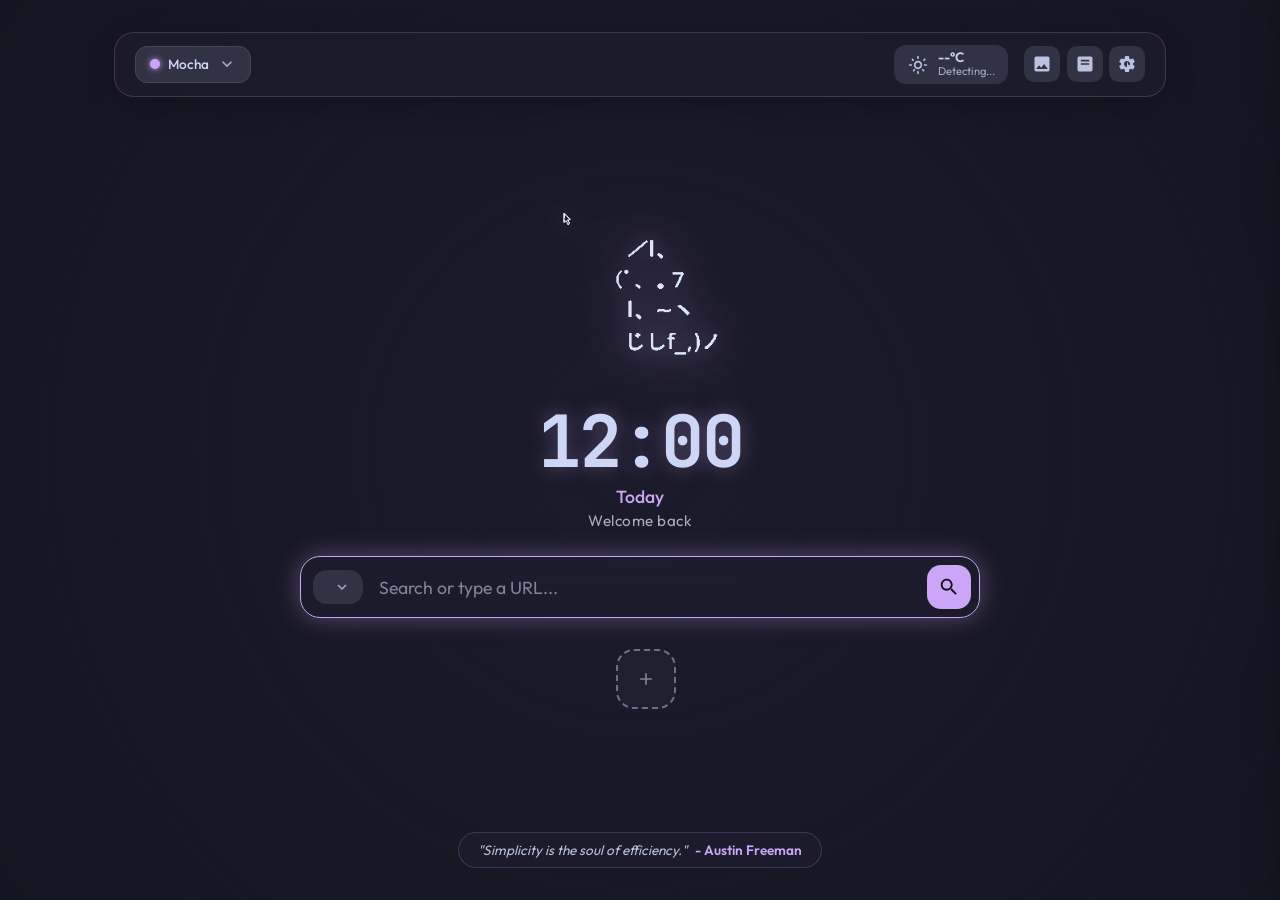
==== index.html @ c7307329 "Release v2.1.0: Added City/Country Timezone clock selector in Settings, automatic Amman Jordan weath" ====
<!DOCTYPE html>
<html lang="en" data-theme="mocha" data-mode="ascii">
<head>
    <meta charset="UTF-8">
    <meta name="viewport" content="width=device-width, initial-scale=1.0">
    <title>New Tab | Catppuccin</title>
    <!-- Google Fonts -->
    <link rel="preconnect" href="https://fonts.googleapis.com">
    <link rel="preconnect" href="https://fonts.gstatic.com" crossorigin>
    <link href="https://fonts.googleapis.com/css2?family=JetBrains+Mono:wght@400;500;700&family=Outfit:wght@300;400;500;600;700&display=swap" rel="stylesheet">
    <link rel="stylesheet" href="style.css">
</head>
<body>
    <!-- Animated Video / YouTube / Wallpaper / Canvas & Overlay -->
    <iframe id="bgYoutube" class="bg-youtube hidden" frameborder="0" allow="autoplay; encrypted-media"></iframe>
    <video id="bgVideo" class="bg-video hidden" autoplay loop muted playsinline></video>
    <div class="bg-wallpaper" id="bgWallpaper"></div>
    <canvas id="bgCanvas"></canvas>
    <div class="bg-overlay"></div>

    <div class="app-container">
        <!-- Top Bar Header -->
        <header class="top-header">
            <div class="header-left">
                <!-- Theme Palette Dropdown Switcher (9 Themes) -->
                <div class="theme-selector-dropdown">
                    <button class="theme-dropdown-btn" id="themeDropdownBtn" title="Change Theme Palette">
                        <span class="theme-active-dot" id="themeActiveDot"></span>
                        <span class="theme-active-label" id="themeActiveLabel">Mocha</span>
                        <svg class="svg-icon arrow-icon" viewBox="0 0 24 24"><path fill="currentColor" d="M7.41 8.59L12 13.17l4.59-4.58L18 10l-6 6-6-6 1.41-1.41z"/></svg>
                    </button>
                    <div class="theme-menu" id="themeMenu">
                        <div class="theme-menu-group-title">Catppuccin Palettes</div>
                        <div class="theme-option active" data-flavor="mocha"><span class="dot mocha-dot"></span> Mocha (Dark)</div>
                        <div class="theme-option" data-flavor="macchiato"><span class="dot macchiato-dot"></span> Macchiato</div>
                        <div class="theme-option" data-flavor="frappe"><span class="dot frappe-dot"></span> Frappé</div>
                        <div class="theme-option" data-flavor="latte"><span class="dot latte-dot"></span> Latte (Light)</div>
                        
                        <div class="theme-menu-group-title">Custom Aesthetic Themes</div>
                        <div class="theme-option" data-flavor="forest-green"><span class="dot forest-dot"></span> Forest Green</div>
                        <div class="theme-option" data-flavor="cozy-orange"><span class="dot orange-dot"></span> Cozy Orange</div>
                        <div class="theme-option" data-flavor="samurai-red"><span class="dot samurai-dot"></span> Samurai Red</div>
                        <div class="theme-option" data-flavor="sky-blue"><span class="dot sky-dot"></span> Sky Blue</div>
                        <div class="theme-option" data-flavor="dark-blue"><span class="dot darkblue-dot"></span> Dark Blue</div>
                    </div>
                </div>
            </div>
            <div class="header-right">
                <!-- Weather Widget & Detailed Popup Card -->
                <div class="weather-widget-container">
                    <div class="weather-widget" id="weatherWidget" title="Click for detailed forecast">
                        <span class="weather-icon-box" id="weatherIcon">
                            <svg class="svg-icon" viewBox="0 0 24 24"><path fill="currentColor" d="M12 7c-2.76 0-5 2.24-5 5s2.24 5 5 5 5-2.24 5-5-2.24-5-5-5zm0 8c-1.65 0-3-1.35-3-3s1.35-3 3-3 3 1.35 3 3-1.35 3-3 3zM2 13h2c.55 0 1-.45 1-1s-.45-1-1-1H2c-.55 0-1 .45-1 1s.45 1 1 1zm18 0h2c.55 0 1-.45 1-1s-.45-1-1-1h-2c-.55 0-1 .45-1 1s.45 1 1 1zM11 2v2c0 .55.45 1 1 1s1-.45 1-1V2c0-.55-.45-1-1-1s-1 .45-1 1zm0 18v2c0 .55.45 1 1 1s1-.45 1-1v-2c0-.55-.45-1-1-1s-1 .45-1 1zM5.99 4.58c-.39-.39-1.03-.39-1.41 0s-.39 1.03 0 1.41l1.06 1.06c.39.39 1.03.39 1.41 0s.39-1.03 0-1.41L5.99 4.58zm12.37 12.37c-.39-.39-1.03-.39-1.41 0s-.39 1.03 0 1.41l1.06 1.06c.39.39 1.03.39 1.41 0s.39-1.03 0-1.41l-1.06-1.06zm1.06-12.37l-1.06 1.06c-.39.39-.39 1.03 0 1.41s1.03.39 1.41 0l1.06-1.06c.39-.39.39-1.03 0-1.41s-1.02-.39-1.41 0zm-12.37 12.37l-1.06 1.06c-.39.39-.39 1.03 0 1.41s1.03.39 1.41 0l1.06-1.06c.39-.39.39-1.03 0-1.41s-1.03-.39-1.41 0z"/></svg>
                        </span>
                        <div class="weather-info">
                            <span class="weather-temp" id="weatherTemp">--°C</span>
                            <span class="weather-city" id="weatherCity">Detecting...</span>
                        </div>
                    </div>

                    <!-- Detailed Weather Popup Card -->
                    <div class="weather-popup-card" id="weatherPopupCard">
                        <div class="weather-popup-header">
                            <h4 id="weatherPopupCity">Catppuccin City</h4>
                            <span class="weather-condition-tag" id="weatherCondition">Clear Sky</span>
                        </div>
                        <div class="weather-popup-details">
                            <div class="weather-detail-item">
                                <span class="detail-label">Humidity</span>
                                <span class="detail-val" id="weatherHumidity">--%</span>
                            </div>
                            <div class="weather-detail-item">
                                <span class="detail-label">Wind Speed</span>
                                <span class="detail-val" id="weatherWind">-- km/h</span>
                            </div>
                            <div class="weather-detail-item">
                                <span class="detail-label">Precipitation</span>
                                <span class="detail-val" id="weatherRain">-- mm</span>
                            </div>
                        </div>
                    </div>
                </div>

                <!-- Header Tools Controls -->
                <div class="header-tools">
                    <button class="tool-btn" id="toggleWallpaperBtn" title="Toggle Wallpaper Image">
                        <svg class="svg-icon" viewBox="0 0 24 24"><path fill="currentColor" d="M21 19V5c0-1.1-.9-2-2-2H5c-1.1 0-2 .9-2 2v14c0 1.1.9 2 2 2h14c1.1 0 2-.9 2-2zM8.5 13.5l2.5 3.01L14.5 12l4.5 6H5l3.5-4.5z"/></svg>
                    </button>
                    <button class="tool-btn" id="toggleNotesBtn" title="Quick Notes">
                        <svg class="svg-icon" viewBox="0 0 24 24"><path fill="currentColor" d="M19 3H5c-1.1 0-2 .9-2 2v14c0 1.1.9 2 2 2h14c1.1 0 2-.9 2-2V5c0-1.1-.9-2-2-2zm-2 10H7v-2h10v2zm0-4H7V7h10v2z"/></svg>
                    </button>
                    <button class="tool-btn" id="openSettingsBtn" title="Settings">
                        <svg class="svg-icon" viewBox="0 0 24 24"><path fill="currentColor" d="M19.14 12.94c.04-.3.06-.61.06-.94 0-.32-.02-.64-.07-.94l2.03-1.58c.18-.14.23-.41.12-.61l-1.92-3.32c-.12-.22-.37-.29-.59-.22l-2.39.96c-.5-.38-1.03-.7-1.62-.94l-.36-2.54c-.04-.24-.24-.41-.48-.41h-3.84c-.24 0-.43.17-.47.41l-.36 2.54c-.59.24-1.13.57-1.62.94l-2.39-.96c-.22-.08-.47 0-.59.22L2.74 8.87c-.12.21-.08.47.12.61l2.03 1.58c-.05.3-.09.63-.09.94s.02.64.07.94l-2.03 1.58c-.18.14-.23.41-.12.61l1.92 3.32c.12.22.37.29.59.22l2.39-.96c.5.38 1.03.7 1.62.94l.36 2.54c.05.24.24.41.48.41h3.84c.24 0 .44-.17.47-.41l.36-2.54c.59-.24 1.13-.56 1.62-.94l2.39.96c.22.08.47 0 .59-.22l1.92-3.32c.12-.22.07-.47-.12-.61l-2.01-1.58zM12 15.6c-1.98 0-3.6-1.62-3.6-3.6s1.62-3.6 3.6-3.6 3.6 1.62 3.6 3.6-1.62 3.6-3.6-3.6z"/></svg>
                    </button>
                </div>
            </div>
        </header>

        <!-- Main Content Center -->
        <main class="main-content">
            <!-- Zei's Exact Cat Picture -->
            <div class="ascii-cat-container" id="asciiCatContainer">
                <img id="catImage" class="cat-image" alt="Cat Companion" src="zei_cat_exact.png">
            </div>

            <!-- Bongo Cat SVG Animation -->
            <div class="bongo-container hidden" id="bongoCatContainer">
                <svg id="bongoCat" viewBox="0 0 500 320" xmlns="http://www.w3.org/2000/svg">
                    <rect x="30" y="240" width="440" height="20" rx="6" class="desk-top" />
                    <rect x="50" y="260" width="16" height="50" class="desk-leg" />
                    <rect x="434" y="260" width="16" height="50" class="desk-leg" />
                    <g class="laptop-group">
                        <polygon points="170,238 330,238 350,248 150,248" class="laptop-base" />
                        <rect x="220" y="242" width="60" height="3" rx="1" class="trackpad" />
                        <rect x="180" y="239" width="140" height="3" class="keyboard-glow" />
                        <polygon points="180,238 320,238 310,150 190,150" class="laptop-screen" />
                        <polygon points="185,235 315,235 306,155 194,155" class="laptop-display" />
                        <circle cx="250" cy="195" r="7" class="laptop-logo" />
                        <path d="M 246,195 A 4,4 0 0,1 254,195" fill="none" stroke="var(--cat-base)" stroke-width="2" />
                    </g>
                    <g class="cat-body-group">
                        <path id="catTail" d="M 120,220 Q 90,200 85,170 Q 80,140 95,150 Q 100,165 110,210 Z" class="cat-tail" />
                        <path d="M 130,240 C 120,180 140,120 250,110 C 360,120 380,180 370,240 Z" class="cat-body" />
                        <polygon points="160,135 140,75 195,115" class="cat-ear" />
                        <polygon points="163,130 148,85 188,115" class="cat-ear-inner" />
                        <polygon points="340,135 360,75 305,115" class="cat-ear" />
                        <polygon points="337,130 352,85 312,115" class="cat-ear-inner" />
                        <g id="catHeadGroup" class="cat-head">
                            <ellipse cx="190" cy="165" rx="12" ry="7" class="cat-blush" />
                            <ellipse cx="310" cy="165" rx="12" ry="7" class="cat-blush" />
                            <g id="eyesOpen">
                                <circle id="eyeLeft" cx="205" cy="150" r="10" class="cat-eye" />
                                <circle id="pupilLeft" cx="205" cy="150" r="4" class="cat-pupil" />
                                <circle cx="202" cy="147" r="2.5" class="cat-eye-shine" />
                                <circle id="eyeRight" cx="295" cy="150" r="10" class="cat-eye" />
                                <circle id="pupilRight" cx="295" cy="150" r="4" class="cat-pupil" />
                                <circle cx="292" cy="147" r="2.5" class="cat-eye-shine" />
                            </g>
                            <g id="eyesHappy" class="hidden">
                                <path d="M 195,152 Q 205,140 215,152" fill="none" stroke="var(--cat-crust)" stroke-width="4.5" stroke-linecap="round" />
                                <path d="M 285,152 Q 295,140 305,152" fill="none" stroke="var(--cat-crust)" stroke-width="4.5" stroke-linecap="round" />
                            </g>
                            <g id="eyesSleepy" class="hidden">
                                <path d="M 195,148 Q 205,158 215,148" fill="none" stroke="var(--cat-subtext0)" stroke-width="4" stroke-linecap="round" />
                                <path d="M 285,148 Q 295,158 305,148" fill="none" stroke="var(--cat-subtext0)" stroke-width="4" stroke-linecap="round" />
                                <text x="330" y="120" class="zzz-text">z Z Z</text>
                            </g>
                            <path id="catMouth" d="M 240,162 Q 250,172 250,162 Q 250,172 260,162" fill="none" stroke="var(--cat-crust)" stroke-width="3.5" stroke-linecap="round" />
                            <path id="catMouthOpen" d="M 240,160 Q 250,180 260,160 Z" class="cat-mouth-fill hidden" />
                            <line x1="165" y1="155" x2="135" y2="150" class="cat-whisker" />
                            <line x1="165" y1="163" x2="130" y2="165" class="cat-whisker" />
                            <line x1="335" y1="155" x2="365" y2="150" class="cat-whisker" />
                            <line x1="335" y1="163" x2="370" y2="165" class="cat-whisker" />
                        </g>
                        <g id="pawLeftGroup" class="paw-group paw-up">
                            <path id="pawLeftUp" d="M 155,200 C 145,185 160,170 175,180 C 185,190 175,225 155,200 Z" class="cat-paw" />
                            <path id="pawLeftDown" d="M 175,238 C 160,225 185,215 205,230 C 215,238 195,242 175,238 Z" class="cat-paw hidden" />
                        </g>
                        <g id="pawRightGroup" class="paw-group paw-up">
                            <path id="pawRightUp" d="M 345,200 C 355,185 340,170 325,180 C 315,190 325,225 345,200 Z" class="cat-paw" />
                            <path id="pawRightDown" d="M 325,238 C 340,225 315,215 295,230 C 285,238 305,242 325,238 Z" class="cat-paw hidden" />
                        </g>
                    </g>
                </svg>
            </div>

            <!-- Time & Greeting -->
            <div class="clock-section">
                <div class="time-display" id="timeDisplay">12:00</div>
                <div class="date-display" id="dateDisplay">Today</div>
                <div class="greeting-display" id="greetingDisplay">Welcome back</div>
            </div>

            <!-- Search Bar with Engine Switcher Dropdown -->
            <div class="search-container">
                <form id="searchForm" class="search-form">
                    <div class="engine-dropdown">
                        <button type="button" class="engine-current" id="engineBtn" title="Switch Search Engine">
                            <span id="engineIcon"></span>
                            <svg class="svg-icon arrow-icon" viewBox="0 0 24 24"><path fill="currentColor" d="M7.41 8.59L12 13.17l4.59-4.58L18 10l-6 6-6-6 1.41-1.41z"/></svg>
                        </button>
                        <div class="engine-menu" id="engineMenu">
                            <div class="engine-option active" data-engine="google">
                                <span class="opt-icon" data-icon="google"></span> Google
                            </div>
                            <div class="engine-option" data-engine="duckduckgo">
                                <span class="opt-icon" data-icon="duckduckgo"></span> DuckDuckGo
                            </div>
                            <div class="engine-option" data-engine="youtube">
                                <span class="opt-icon" data-icon="youtube"></span> YouTube
                            </div>
                            <div class="engine-option" data-engine="github">
                                <span class="opt-icon" data-icon="github"></span> GitHub
                            </div>
                            <div class="engine-option" data-engine="reddit">
                                <span class="opt-icon" data-icon="reddit"></span> Reddit
                            </div>
                            <div class="engine-option" data-engine="perplexity">
                                <span class="opt-icon" data-icon="perplexity"></span> Perplexity AI
                            </div>
                            <div class="engine-option" data-engine="gemini">
                                <span class="opt-icon" data-icon="gemini"></span> Gemini AI
                            </div>
                        </div>
                    </div>
                    <input type="text" id="searchInput" class="search-input" placeholder="Search or type a URL..." autocomplete="off" autofocus>
                    
                    <button type="submit" class="search-submit-btn" title="Search">
                        <svg class="svg-icon" viewBox="0 0 24 24"><path fill="currentColor" d="M15.5 14h-.79l-.28-.27C15.41 12.59 16 11.11 16 9.5 16 5.91 13.09 3 9.5 3S3 5.91 3 9.5 5.91 16 9.5 16c1.61 0 3.09-.59 4.23-1.57l.27.28v.79l5 4.99L20.49 19l-4.99-5zm-6 0C7.01 14 5 11.99 5 9.5S7.01 5 9.5 5 14 7.01 14 9.5 11.99 14 9.5 14z"/></svg>
                    </button>
                </form>
            </div>

            <!-- Quick Links / Shortcuts Grid with Drag-and-Drop -->
            <div class="shortcuts-section">
                <div class="shortcuts-grid" id="shortcutsGrid"></div>
                <button class="add-shortcut-btn" id="addShortcutBtn" title="Add New Shortcut">
                    <svg class="svg-icon" viewBox="0 0 24 24"><path fill="currentColor" d="M19 13h-6v6h-2v-6H5v-2h6V5h2v6h6v2z"/></svg>
                </button>
            </div>
        </main>

        <footer class="bottom-footer">
            <div class="quote-container" id="quoteContainer">
                <span class="quote-text" id="quoteText">"Simplicity is the soul of efficiency."</span>
                <span class="quote-author" id="quoteAuthor">- Austin Freeman</span>
            </div>
        </footer>
    </div>



    <!-- Quick Notes Sidebar Drawer -->
    <div class="notes-drawer" id="notesDrawer">
        <div class="notes-header">
            <h3><svg class="svg-icon" viewBox="0 0 24 24"><path fill="currentColor" d="M19 3H5c-1.1 0-2 .9-2 2v14c0 1.1.9 2 2 2h14c1.1 0 2-.9 2-2V5c0-1.1-.9-2-2-2zm-2 10H7v-2h10v2zm0-4H7V7h10v2z"/></svg> Scratchpad</h3>
            <button class="close-notes-btn" id="closeNotesBtn">
                <svg class="svg-icon" viewBox="0 0 24 24"><path fill="currentColor" d="M19 6.41L17.59 5 12 10.59 6.41 5 5 6.41 10.59 12 5 17.59 6.41 19 12 13.41 17.59 19 19 17.59 13.41 12z"/></svg>
            </button>
        </div>
        <textarea id="notesTextarea" placeholder="Jot down quick thoughts... Saved automatically!"></textarea>
    </div>

    <!-- Modal for Adding / Editing Shortcut -->
    <div class="modal-overlay" id="modalOverlay">
        <div class="modal-card">
            <h3 id="shortcutModalTitle">Add Shortcut</h3>
            <form id="addShortcutForm">
                <input type="hidden" id="shortcutEditId" value="">
                <div class="form-group">
                    <label for="shortcutTitle">Title</label>
                    <input type="text" id="shortcutTitle" placeholder="e.g. GitHub" required>
                </div>
                <div class="form-group">
                    <label for="shortcutUrl">URL</label>
                    <input type="url" id="shortcutUrl" placeholder="https://github.com" required>
                </div>
                <div class="form-group">
                    <label>Select Icon (Nighttab Style)</label>
                    <input type="hidden" id="shortcutIcon" value="youtube">
                    <div class="icon-picker-grid" id="iconPickerGrid"></div>
                </div>

                <div class="form-group flex-col align-center">
                    <label>Shortcut Card Preview</label>
                    <div class="shortcut-preview-card" id="shortcutPreviewCard">
                        <div class="preview-icon-box" id="previewIconBox"></div>
                        <span class="preview-title" id="previewTitle">YouTube</span>
                    </div>
                </div>
                <div class="modal-actions">
                    <button type="button" class="btn-cancel" id="closeModalBtn">Cancel</button>
                    <button type="submit" class="btn-save" id="saveShortcutBtn">Save Shortcut</button>
                </div>
            </form>
        </div>
    </div>

    <!-- Full Settings Modal Overlay -->
    <div class="modal-overlay" id="settingsModalOverlay">
        <div class="modal-card settings-card">
            <div class="modal-header">
                <h3><svg class="svg-icon" viewBox="0 0 24 24"><path fill="currentColor" d="M19.14 12.94c.04-.3.06-.61.06-.94 0-.32-.02-.64-.07-.94l2.03-1.58c.18-.14.23-.41.12-.61l-1.92-3.32c-.12-.22-.37-.29-.59-.22l-2.39.96c-.5-.38-1.03-.7-1.62-.94l-.36-2.54c-.04-.24-.24-.41-.48-.41h-3.84c-.24 0-.43.17-.47.41l-.36 2.54c-.59.24-1.13.57-1.62.94l-2.39-.96c-.22-.08-.47 0-.59.22L2.74 8.87c-.12.21-.08.47.12.61l2.03 1.58c-.05.3-.09.63-.09.94s.02.64.07.94l-2.03 1.58c-.18.14-.23.41-.12.61l1.92 3.32c.12.22.37.29.59.22l2.39-.96c.5.38 1.03.7 1.62.94l.36 2.54c.05.24.24.41.48.41h3.84c.24 0 .44-.17.47-.41l.36-2.54c.59-.24 1.13-.56 1.62-.94l2.39.96c.22.08.47 0 .59-.22l1.92-3.32c.12-.22.07-.47-.12-.61l-2.01-1.58zM12 15.6c-1.98 0-3.6-1.62-3.6-3.6s1.62-3.6 3.6-3.6 3.6 1.62 3.6 3.6-1.62 3.6-3.6-3.6z"/></svg> Settings</h3>
                <button class="close-modal-btn" id="closeSettingsModalBtn">&times;</button>
            </div>
            <div class="settings-body">
                <!-- Custom Image/Video Background Section -->
                <div class="setting-item flex-col align-start">
                    <div class="setting-info w-full">
                        <label>Custom Background Wallpaper / Video</label>
                        <span class="setting-desc">Upload a custom image, GIF, or MP4/WebM video from your PC (Star particles will stay floating on top!)</span>
                    </div>
                    <div class="setting-action-row">
                        <input type="file" id="settingBgFileInput" accept="image/*,video/*" class="hidden">
                        <button type="button" class="btn-secondary" id="triggerBgUploadBtn">
                            <svg class="svg-icon" viewBox="0 0 24 24"><path fill="currentColor" d="M9 16h6v-6h4l-7-7-7 7h4zm-4 2h14v2H5z"/></svg> Upload Image / Video File
                        </button>
                        <button type="button" class="btn-cancel" id="clearBgBtn">Reset to Default</button>
                    </div>
                    <input type="url" id="settingBgUrlInput" class="setting-input w-full" placeholder="Paste YouTube link (youtube.com/watch?v=...), GIF link, or image/video web URL...">
                </div>

                <div class="setting-item">
                    <div class="setting-info">
                        <label for="settingCompanion">Pixel Animal Companion</label>
                        <span class="setting-desc">Select your favorite aesthetic pixel line-art companion</span>
                    </div>
                    <select id="settingCompanion" class="setting-select">
                        <option value="cat">🐱 Zei's Cat</option>
                        <option value="frog">🐸 Pepe Frog</option>
                        <option value="giraffe">🦒 Giraffe</option>
                        <option value="dog">🐶 Shiba Dog</option>
                        <option value="bunny">🐰 Cute Bunny</option>
                        <option value="owl">🦉 Night Owl</option>
                        <option value="fox">🦊 Cozy Fox</option>
                        <option value="panda">🐼 Pixel Panda</option>
                        <option value="none">🚫 None (Hidden)</option>
                    </select>
                </div>

                <div class="setting-item">
                    <div class="setting-info">
                        <label for="settingTheme">Color Palette Theme</label>
                        <span class="setting-desc">Select your preferred aesthetic theme</span>
                    </div>
                    <select id="settingTheme" class="setting-select">
                        <option value="mocha">Mocha (Dark Catppuccin)</option>
                        <option value="macchiato">Macchiato (Medium Dark)</option>
                        <option value="frappe">Frappé (Soft Dark)</option>
                        <option value="latte">Latte (Light)</option>
                        <option value="forest-green">🌲 Forest Green</option>
                        <option value="cozy-orange">🍊 Cozy Orange</option>
                        <option value="samurai-red">⚔️ Samurai Red</option>
                        <option value="sky-blue">☁️ Sky Blue</option>
                        <option value="dark-blue">🌌 Dark Blue</option>
                    </select>
                </div>

                <div class="setting-item">
                    <div class="setting-info">
                        <label for="settingClockFormat">Clock Format</label>
                        <span class="setting-desc">Display time in 24-hour or 12-hour (AM/PM)</span>
                    </div>
                    <select id="settingClockFormat" class="setting-select">
                        <option value="24">24-Hour (15:30)</option>
                        <option value="12">12-Hour (3:30 PM)</option>
                    </select>
                </div>

                <div class="setting-item">
                    <div class="setting-info">
                        <label for="settingTimezone">Clock Timezone (City / Country)</label>
                        <span class="setting-desc">Set clock to match a specific city or country timezone</span>
                    </div>
                    <select id="settingTimezone" class="setting-select">
                        <option value="auto">Auto (Local Device Time)</option>
                        <option value="Asia/Amman">🇯🇴 Amman, Jordan (GMT+3)</option>
                        <option value="Asia/Riyadh">🇸🇦 Riyadh, Saudi Arabia (GMT+3)</option>
                        <option value="Asia/Dubai">🇦🇪 Dubai, UAE (GMT+4)</option>
                        <option value="Africa/Cairo">🇪🇬 Cairo, Egypt (GMT+3)</option>
                        <option value="Europe/London">🇬🇧 London, UK (GMT+1)</option>
                        <option value="America/New_York">🇺🇸 New York, US (EST)</option>
                        <option value="America/Los_Angeles">🇺🇸 Los Angeles, US (PST)</option>
                        <option value="Asia/Tokyo">🇯🇵 Tokyo, Japan (JST)</option>
                        <option value="Europe/Paris">🇫🇷 Paris, France (CET)</option>
                    </select>
                </div>

                <div class="setting-item">
                    <div class="setting-info">
                        <label for="settingSoundToggle">Keyboard Sound Effects</label>
                        <span class="setting-desc">Synthesized mechanical switch audio on keypress</span>
                    </div>
                    <label class="switch-toggle">
                        <input type="checkbox" id="settingSoundToggle">
                        <span class="slider"></span>
                    </label>
                </div>

                <div class="setting-item">
                    <div class="setting-info">
                        <label for="settingBgToggle">Enable Background Media Layer</label>
                        <span class="setting-desc">Show background wallpaper/video image layer</span>
                    </div>
                    <label class="switch-toggle">
                        <input type="checkbox" id="settingBgToggle">
                        <span class="slider"></span>
                    </label>
                </div>

                <div class="setting-item flex-col align-start">
                    <div class="setting-info w-full">
                        <label for="settingWeatherCity">Weather Location</label>
                        <span class="setting-desc">Type to pick from multiple choice location results, or leave blank for auto-detect</span>
                    </div>
                    <div class="weather-search-wrapper w-full">
                        <input type="text" id="settingWeatherCity" class="setting-input w-full" placeholder="Type city or country (e.g. Riyadh, Jordan, London)..." autocomplete="off">
                        <div class="weather-search-results" id="weatherSearchResults"></div>
                    </div>
                </div>
            </div>
            <div class="modal-actions">
                <button type="button" class="btn-save" id="saveSettingsBtn">Save & Apply</button>
            </div>
        </div>
    </div>

    <script src="script.js"></script>
</body>
</html>
---- style.css ----
/* ==========================================
   CATPPUCCIN PALETTE DEFINITIONS & THEMES
   ========================================== */

/* Theme: Mocha (Default Dark) */
:root, [data-theme="mocha"] {
    --cat-rosewater: #f5e0dc;
    --cat-flamingo:  #f2cdcd;
    --cat-pink:      #f5c2e7;
    --cat-mauve:     #cba6f7;
    --cat-red:       #f38ba8;
    --cat-maroon:    #eba0ac;
    --cat-peach:     #fab387;
    --cat-yellow:    #f9e2af;
    --cat-green:     #a6e3a1;
    --cat-teal:      #94e2d5;
    --cat-sky:       #89dceb;
    --cat-sapphire:  #74c7ec;
    --cat-blue:      #89b4fa;
    --cat-lavender:  #b4bfe7;
    --cat-text:      #cdd6f4;
    --cat-subtext1:  #bac2de;
    --cat-subtext0:  #a6adc8;
    --cat-overlay2:  #9399b2;
    --cat-overlay1:  #7f849c;
    --cat-overlay0:  #6c7086;
    --cat-surface2:  #585b70;
    --cat-surface1:  #45475a;
    --cat-surface0:  #313244;
    --cat-base:      #1e1e2e;
    --cat-mantle:    #181825;
    --cat-crust:     #11111b;

    --bg-glass: rgba(30, 30, 46, 0.65);
    --bg-glass-card: rgba(49, 50, 68, 0.45);
    --border-glass: rgba(203, 166, 247, 0.2);
    --accent-glow: rgba(203, 166, 247, 0.35);
}

/* Theme: Macchiato */
[data-theme="macchiato"] {
    --cat-rosewater: #f4dbd6;
    --cat-flamingo:  #f0c6c6;
    --cat-pink:      #f5bde6;
    --cat-mauve:     #c6a0f6;
    --cat-red:       #ed8796;
    --cat-maroon:    #ee99a0;
    --cat-peach:     #f5a97f;
    --cat-yellow:    #eed49f;
    --cat-green:     #a6da95;
    --cat-teal:      #8bd5ca;
    --cat-sky:       #91d7e3;
    --cat-sapphire:  #7dc4e4;
    --cat-blue:      #8aadf4;
    --cat-lavender:  #b7bdf8;
    --cat-text:      #cad3f5;
    --cat-subtext1:  #b8c0e0;
    --cat-subtext0:  #a5adcb;
    --cat-overlay2:  #939ab7;
    --cat-overlay1:  #8087a2;
    --cat-overlay0:  #6e738d;
    --cat-surface2:  #5b6078;
    --cat-surface1:  #494d64;
    --cat-surface0:  #363a4f;
    --cat-base:      #24273a;
    --cat-mantle:    #1e2030;
    --cat-crust:     #181926;

    --bg-glass: rgba(36, 39, 58, 0.7);
    --bg-glass-card: rgba(54, 58, 79, 0.5);
    --border-glass: rgba(198, 160, 246, 0.25);
    --accent-glow: rgba(198, 160, 246, 0.4);
}

/* Theme: Frappé */
[data-theme="frappe"] {
    --cat-rosewater: #f2d5cf;
    --cat-flamingo:  #eebebe;
    --cat-pink:      #f4b8e4;
    --cat-mauve:     #ca9ee6;
    --cat-red:       #e78284;
    --cat-maroon:    #ea999c;
    --cat-peach:     #ef9f76;
    --cat-yellow:    #e5c890;
    --cat-green:     #a6d189;
    --cat-teal:      #81c8be;
    --cat-sky:       #99d1db;
    --cat-sapphire:  #85c1dc;
    --cat-blue:      #8caaee;
    --cat-lavender:  #babbf1;
    --cat-text:      #c6d0f5;
    --cat-subtext1:  #b5bfe2;
    --cat-subtext0:  #a5adce;
    --cat-overlay2:  #949cbb;
    --cat-overlay1:  #838ba7;
    --cat-overlay0:  #737994;
    --cat-surface2:  #626880;
    --cat-surface1:  #51576d;
    --cat-surface0:  #414559;
    --cat-base:      #303446;
    --cat-mantle:    #292c3c;
    --cat-crust:     #232634;

    --bg-glass: rgba(48, 52, 70, 0.75);
    --bg-glass-card: rgba(65, 69, 89, 0.5);
    --border-glass: rgba(202, 158, 230, 0.25);
    --accent-glow: rgba(202, 158, 230, 0.4);
}

/* Theme: Latte (Light) */
[data-theme="latte"] {
    --cat-rosewater: #dc8a78;
    --cat-flamingo:  #dd7878;
    --cat-pink:      #ea76cb;
    --cat-mauve:     #8839ef;
    --cat-red:       #d20f39;
    --cat-maroon:    #e64553;
    --cat-peach:     #fe640b;
    --cat-yellow:    #df8e1d;
    --cat-green:     #40a02b;
    --cat-teal:      #179299;
    --cat-sky:       #04a5e5;
    --cat-sapphire:  #209fb5;
    --cat-blue:      #1e66f5;
    --cat-lavender:  #7287fd;
    --cat-text:      #4c4f69;
    --cat-subtext1:  #5c5f77;
    --cat-subtext0:  #6c6f85;
    --cat-overlay2:  #7c7f93;
    --cat-overlay1:  #8c8fa1;
    --cat-overlay0:  #9ca0b0;
    --cat-surface2:  #acb0be;
    --cat-surface1:  #bcc0cc;
    --cat-surface0:  #ccd0da;
    --cat-base:      #eff1f5;
    --cat-mantle:    #e6e9ef;
    --cat-crust:     #dce0e8;

    --bg-glass: rgba(239, 241, 245, 0.85);
    --bg-glass-card: rgba(204, 208, 218, 0.6);
    --border-glass: rgba(136, 57, 239, 0.3);
    --accent-glow: rgba(136, 57, 239, 0.3);
}

/* Theme: Forest Green 🌲 */
[data-theme="forest-green"] {
    --cat-rosewater: #a8d5ba;
    --cat-mauve:     #50fa7b;
    --cat-red:       #ff5555;
    --cat-peach:     #ffb86c;
    --cat-yellow:    #f1fa8c;
    --cat-green:     #50fa7b;
    --cat-teal:      #8be9fd;
    --cat-sky:       #80c090;
    --cat-text:      #e0f2e9;
    --cat-subtext1:  #b2d8c3;
    --cat-subtext0:  #87b39a;
    --cat-surface2:  #2f4838;
    --cat-surface1:  #22392b;
    --cat-surface0:  #182a1f;
    --cat-base:      #0e1b13;
    --cat-mantle:    #0a140e;
    --cat-crust:     #050a07;

    --bg-glass: rgba(14, 27, 19, 0.8);
    --bg-glass-card: rgba(34, 57, 43, 0.6);
    --border-glass: rgba(80, 250, 123, 0.3);
    --accent-glow: rgba(80, 250, 123, 0.4);
}

/* Theme: Cozy Orange 🍊 */
[data-theme="cozy-orange"] {
    --cat-rosewater: #ffe8d6;
    --cat-mauve:     #ff9e64;
    --cat-red:       #ff5370;
    --cat-peach:     #ff9e64;
    --cat-yellow:    #ffc777;
    --cat-green:     #c3e88d;
    --cat-teal:      #4fd6be;
    --cat-sky:       #7dcfff;
    --cat-text:      #fdf0e7;
    --cat-subtext1:  #e0cbbd;
    --cat-subtext0:  #bda595;
    --cat-surface2:  #4a3328;
    --cat-surface1:  #38241b;
    --cat-surface0:  #291811;
    --cat-base:      #1c100b;
    --cat-mantle:    #150b07;
    --cat-crust:     #0c0604;

    --bg-glass: rgba(28, 16, 11, 0.8);
    --bg-glass-card: rgba(56, 36, 27, 0.6);
    --border-glass: rgba(255, 158, 100, 0.3);
    --accent-glow: rgba(255, 158, 100, 0.4);
}

/* Theme: Samurai Red ⚔️ */
[data-theme="samurai-red"] {
    --cat-rosewater: #fcd5ce;
    --cat-mauve:     #ff4d6d;
    --cat-red:       #ff758f;
    --cat-peach:     #ffb3c1;
    --cat-yellow:    #ffe5ec;
    --cat-green:     #80ed99;
    --cat-teal:      #72efdd;
    --cat-sky:       #64dfdf;
    --cat-text:      #fff0f3;
    --cat-subtext1:  #ffccd5;
    --cat-subtext0:  #c9184a;
    --cat-surface2:  #4a121a;
    --cat-surface1:  #360c12;
    --cat-surface0:  #24070b;
    --cat-base:      #170306;
    --cat-mantle:    #100204;
    --cat-crust:     #080102;

    --bg-glass: rgba(23, 3, 6, 0.82);
    --bg-glass-card: rgba(54, 12, 18, 0.6);
    --border-glass: rgba(255, 77, 109, 0.35);
    --accent-glow: rgba(255, 77, 109, 0.45);
}

/* Theme: Sky Blue ☁️ */
[data-theme="sky-blue"] {
    --cat-rosewater: #e0f2fe;
    --cat-mauve:     #38bdf8;
    --cat-red:       #f43f5e;
    --cat-peach:     #fb923c;
    --cat-yellow:    #facc15;
    --cat-green:     #4ade80;
    --cat-teal:      #2dd4bf;
    --cat-sky:       #38bdf8;
    --cat-text:      #f0f9ff;
    --cat-subtext1:  #bae6fd;
    --cat-subtext0:  #7dd3fc;
    --cat-surface2:  #1e3a8a;
    --cat-surface1:  #1e293b;
    --cat-surface0:  #0f172a;
    --cat-base:      #0b132b;
    --cat-mantle:    #070d1e;
    --cat-crust:     #040711;

    --bg-glass: rgba(11, 19, 43, 0.8);
    --bg-glass-card: rgba(30, 41, 59, 0.6);
    --border-glass: rgba(56, 189, 248, 0.35);
    --accent-glow: rgba(56, 189, 248, 0.45);
}

/* Theme: Dark Blue 🌌 */
[data-theme="dark-blue"] {
    --cat-rosewater: #e2e8f0;
    --cat-mauve:     #6366f1;
    --cat-red:       #ef4444;
    --cat-peach:     #f97316;
    --cat-yellow:    #eab308;
    --cat-green:     #22c55e;
    --cat-teal:      #14b8a6;
    --cat-sky:       #06b6d4;
    --cat-text:      #f8fafc;
    --cat-subtext1:  #cbd5e1;
    --cat-subtext0:  #94a3b8;
    --cat-surface2:  #334155;
    --cat-surface1:  #1e293b;
    --cat-surface0:  #0f172a;
    --cat-base:      #030712;
    --cat-mantle:    #020617;
    --cat-crust:     #000000;

    --bg-glass: rgba(3, 7, 18, 0.85);
    --bg-glass-card: rgba(30, 41, 59, 0.65);
    --border-glass: rgba(99, 102, 241, 0.35);
    --accent-glow: rgba(99, 102, 241, 0.45);
}

/* ==========================================
   GLOBAL BASE STYLES
   ========================================== */

.svg-icon {
    width: 20px;
    height: 20px;
    display: inline-block;
    vertical-align: middle;
    fill: currentColor;
    transition: transform 0.2s ease, color 0.2s ease;
}

.shortcut-icon .svg-icon {
    width: 32px;
    height: 32px;
}

.tool-btn .svg-icon {
    width: 20px;
    height: 20px;
}

.search-submit-btn .svg-icon {
    width: 22px;
    height: 22px;
}

.engine-current .svg-icon, .opt-icon .svg-icon {
    width: 18px;
    height: 18px;
}

* {
    margin: 0;
    padding: 0;
    box-sizing: border-box;
    font-family: 'Outfit', -apple-system, BlinkMacSystemFont, sans-serif;
    user-select: none;
}

body {
    background-color: var(--cat-base);
    color: var(--cat-text);
    min-height: 100vh;
    overflow-x: hidden;
    display: flex;
    justify-content: center;
    align-items: center;
    transition: background-color 0.4s ease, color 0.4s ease;
}

/* Background Wallpaper & Video Layering */
.bg-wallpaper {
    position: fixed;
    top: 0;
    left: 0;
    width: 100vw;
    height: 100vh;
    background-image: url('catppuccin_wallpaper.jpg');
    background-size: cover;
    background-position: center;
    background-repeat: no-repeat;
    z-index: -3;
    opacity: 0.9;
    transition: opacity 0.5s ease;
}

.bg-video {
    position: fixed;
    top: 0;
    left: 0;
    width: 100vw;
    height: 100vh;
    object-fit: cover;
    z-index: -4;
    opacity: 0.9;
    transition: opacity 0.5s ease;
}

.bg-youtube {
    position: fixed;
    top: 50%;
    left: 50%;
    width: 100vw;
    height: 100vh;
    min-width: 177.77vh;
    min-height: 56.25vw;
    transform: translate(-50%, -50%);
    z-index: -4;
    pointer-events: none;
    opacity: 0.9;
    transition: opacity 0.5s ease;
}

body:not(.has-bg-image) .bg-wallpaper,
body:not(.has-bg-image) .bg-video,
body:not(.has-bg-image) .bg-youtube {
    opacity: 0 !important;
    pointer-events: none;
}

/* Translucent Overlay - lets video & image shine through clearly */
.bg-overlay {
    position: fixed;
    top: 0;
    left: 0;
    width: 100vw;
    height: 100vh;
    background: radial-gradient(circle at center, rgba(17, 17, 27, 0.2) 0%, rgba(17, 17, 27, 0.65) 100%);
    z-index: -2;
    pointer-events: none;
}

body[data-theme="latte"] .bg-overlay {
    background: radial-gradient(circle at center, rgba(239, 241, 245, 0.25) 0%, rgba(239, 241, 245, 0.7) 100%);
}

/* Star Particles Canvas (Sparkles over video & picture) */
#bgCanvas {
    position: fixed;
    top: 0;
    left: 0;
    width: 100vw;
    height: 100vh;
    z-index: -1;
    pointer-events: none;
    transition: opacity 0.5s ease;
}

.app-container {
    width: 100%;
    max-width: 1100px;
    min-height: 100vh;
    padding: 2rem 1.5rem;
    display: flex;
    flex-direction: column;
    justify-content: space-between;
    align-items: center;
    z-index: 1;
}

/* ==========================================
   TOP HEADER
   ========================================== */

.top-header {
    width: 100%;
    display: flex;
    justify-content: space-between;
    align-items: center;
    padding: 0.75rem 1.25rem;
    background: var(--bg-glass);
    backdrop-filter: blur(16px);
    -webkit-backdrop-filter: blur(16px);
    border: 1px solid var(--border-glass);
    border-radius: 20px;
    box-shadow: 0 8px 32px rgba(0, 0, 0, 0.2);
}

.header-left, .header-right {
    display: flex;
    align-items: center;
    gap: 1rem;
}

/* Theme Selector Dropdown */
.theme-selector-dropdown {
    position: relative;
}

.theme-dropdown-btn {
    background: var(--cat-surface0);
    border: 1px solid var(--cat-surface1);
    color: var(--cat-text);
    padding: 0.45rem 0.85rem;
    border-radius: 12px;
    font-size: 0.85rem;
    font-weight: 500;
    cursor: pointer;
    display: flex;
    align-items: center;
    gap: 0.5rem;
    transition: all 0.2s ease;
}

.theme-dropdown-btn:hover {
    background: var(--cat-surface1);
    border-color: var(--cat-mauve);
    box-shadow: 0 0 10px var(--accent-glow);
}

.theme-active-dot {
    width: 10px;
    height: 10px;
    border-radius: 50%;
    background: var(--cat-mauve);
    box-shadow: 0 0 6px var(--cat-mauve);
}

.theme-menu {
    position: absolute;
    top: calc(100% + 8px);
    left: 0;
    width: 210px;
    background: var(--cat-surface0);
    border: 1px solid var(--cat-surface1);
    border-radius: 14px;
    padding: 0.4rem;
    box-shadow: 0 10px 30px rgba(0, 0, 0, 0.4);
    backdrop-filter: blur(16px);
    z-index: 9999;
    opacity: 0;
    visibility: hidden;
    transform: translateY(-8px);
    transition: all 0.2s ease;
}

.theme-selector-dropdown.open .theme-menu {
    opacity: 1;
    visibility: visible;
    transform: translateY(0);
}

.theme-menu-group-title {
    font-size: 0.7rem;
    text-transform: uppercase;
    letter-spacing: 0.05em;
    color: var(--cat-subtext0);
    padding: 0.4rem 0.6rem 0.2rem;
    font-weight: 700;
}

.theme-option {
    display: flex;
    align-items: center;
    gap: 0.5rem;
    padding: 0.45rem 0.6rem;
    border-radius: 8px;
    font-size: 0.85rem;
    color: var(--cat-subtext1);
    cursor: pointer;
    transition: all 0.15s ease;
}

.theme-option:hover, .theme-option.active {
    background: var(--cat-surface1);
    color: var(--cat-mauve);
}

.dot.forest-dot { background: #50fa7b; }
.dot.orange-dot { background: #ff9e64; }
.dot.samurai-dot { background: #ff4d6d; }
.dot.sky-dot { background: #38bdf8; }
.dot.darkblue-dot { background: #6366f1; }

/* AI Launcher Button inside Search Bar */
.ai-launcher-btn {
    background: transparent;
    border: none;
    color: var(--cat-mauve);
    cursor: pointer;
    padding: 0.4rem;
    border-radius: 8px;
    display: flex;
    align-items: center;
    justify-content: center;
    transition: all 0.2s ease;
}

.ai-launcher-btn:hover {
    color: var(--cat-teal);
    transform: scale(1.15) rotate(10deg);
    filter: drop-shadow(0 0 8px var(--cat-teal));
}

/* Detailed Weather Popup Card */
.weather-widget-container {
    position: relative;
}

.weather-widget {
    cursor: pointer;
}

.weather-popup-card {
    position: absolute;
    top: calc(100% + 10px);
    right: 0;
    width: 220px;
    background: var(--cat-surface0);
    border: 1px solid var(--cat-surface1);
    border-radius: 16px;
    padding: 1rem;
    box-shadow: 0 12px 32px rgba(0, 0, 0, 0.4);
    backdrop-filter: blur(16px);
    z-index: 9999;
    opacity: 0;
    visibility: hidden;
    transform: translateY(-8px);
    transition: all 0.25s ease;
}

.weather-widget-container.open .weather-popup-card {
    opacity: 1;
    visibility: visible;
    transform: translateY(0);
}

.weather-popup-header {
    display: flex;
    justify-content: space-between;
    align-items: center;
    margin-bottom: 0.8rem;
}

.weather-popup-header h4 {
    font-size: 0.9rem;
    color: var(--cat-text);
}

.weather-condition-tag {
    font-size: 0.75rem;
    color: var(--cat-mauve);
    background: var(--cat-surface1);
    padding: 0.2rem 0.5rem;
    border-radius: 8px;
}

.weather-details-grid {
    display: flex;
    flex-direction: column;
    gap: 0.4rem;
}

.weather-detail-item {
    display: flex;
    justify-content: space-between;
    font-size: 0.8rem;
}

.detail-label {
    color: var(--cat-subtext0);
}

.detail-val {
    color: var(--cat-text);
    font-weight: 600;
}

/* Ambient Focus Sound Tool */
.ambient-tool-wrapper {
    position: relative;
}

.ambient-menu {
    position: absolute;
    top: calc(100% + 8px);
    right: 0;
    width: 170px;
    background: var(--cat-surface0);
    border: 1px solid var(--cat-surface1);
    border-radius: 12px;
    padding: 0.4rem;
    box-shadow: 0 10px 25px rgba(0, 0, 0, 0.35);
    backdrop-filter: blur(16px);
    z-index: 9999;
    opacity: 0;
    visibility: hidden;
    transform: translateY(-6px);
    transition: all 0.2s ease;
}

.ambient-tool-wrapper.open .ambient-menu {
    opacity: 1;
    visibility: visible;
    transform: translateY(0);
}

.ambient-option {
    padding: 0.4rem 0.6rem;
    border-radius: 8px;
    font-size: 0.82rem;
    color: var(--cat-subtext1);
    cursor: pointer;
    transition: all 0.15s ease;
}

.ambient-option:hover, .ambient-option.active {
    background: var(--cat-surface1);
    color: var(--cat-mauve);
}

/* Header Engine Selector Dropdown */
.header-engine-dropdown {
    position: relative;
}

.header-engine-dropdown .engine-menu {
    position: absolute;
    top: calc(100% + 8px);
    right: 0;
    left: auto;
    width: 170px;
    background: var(--cat-surface0);
    border: 1px solid var(--cat-surface1);
    border-radius: 12px;
    padding: 0.4rem;
    box-shadow: 0 10px 25px rgba(0, 0, 0, 0.35);
    backdrop-filter: blur(16px);
    z-index: 9999;
    opacity: 0;
    visibility: hidden;
    transform: translateY(-6px);
    transition: all 0.2s ease;
}

.header-engine-dropdown.open .engine-menu {
    opacity: 1;
    visibility: visible;
    transform: translateY(0);
}

/* Shortcut Drag and Drop Styling */
.shortcut-item.dragging {
    opacity: 0.4;
    transform: scale(0.95);
    border-color: var(--cat-mauve);
}

.shortcut-item.drag-over {
    border-color: var(--cat-teal);
    box-shadow: 0 0 14px var(--cat-teal);
}

/* Brand Color Glow Accents on Shortcuts */
.shortcut-item[data-icon="youtube"]:hover { border-color: #ff0000; box-shadow: 0 4px 18px rgba(255, 0, 0, 0.4); }
.shortcut-item[data-icon="youtube"]:hover .shortcut-icon { color: #ff0000; }

.shortcut-item[data-icon="kick"]:hover { border-color: #53fc18; box-shadow: 0 4px 18px rgba(83, 252, 24, 0.4); }
.shortcut-item[data-icon="kick"]:hover .shortcut-icon { color: #53fc18; }

.shortcut-item[data-icon="github"]:hover { border-color: #cdd6f4; box-shadow: 0 4px 18px rgba(205, 214, 244, 0.35); }
.shortcut-item[data-icon="github"]:hover .shortcut-icon { color: #ffffff; }

.shortcut-item[data-icon="reddit"]:hover { border-color: #ff4500; box-shadow: 0 4px 18px rgba(255, 69, 0, 0.4); }
.shortcut-item[data-icon="reddit"]:hover .shortcut-icon { color: #ff4500; }

.shortcut-item[data-icon="gemini"]:hover { border-color: #8ab4f8; box-shadow: 0 4px 18px rgba(138, 180, 248, 0.45); }
.shortcut-item[data-icon="gemini"]:hover .shortcut-icon { color: #8ab4f8; }

.shortcut-item[data-icon="twitter"]:hover { border-color: #1da1f2; box-shadow: 0 4px 18px rgba(29, 161, 242, 0.4); }
.shortcut-item[data-icon="twitter"]:hover .shortcut-icon { color: #1da1f2; }

.shortcut-item[data-icon="discord"]:hover { border-color: #5865f2; box-shadow: 0 4px 18px rgba(88, 101, 242, 0.4); }
.shortcut-item[data-icon="discord"]:hover .shortcut-icon { color: #5865f2; }

.shortcut-item[data-icon="netflix"]:hover { border-color: #e50914; box-shadow: 0 4px 18px rgba(229, 9, 20, 0.4); }
.shortcut-item[data-icon="netflix"]:hover .shortcut-icon { color: #e50914; }

.shortcut-item[data-icon="instagram"]:hover { border-color: #e1306c; box-shadow: 0 4px 18px rgba(225, 48, 108, 0.4); }
.shortcut-item[data-icon="instagram"]:hover .shortcut-icon { color: #e1306c; }

/* Theme Flavor Selector */
.theme-selector {
    display: flex;
    gap: 0.4rem;
    background: var(--cat-surface0);
    padding: 0.25rem;
    border-radius: 12px;
}

.theme-btn {
    background: transparent;
    border: none;
    color: var(--cat-subtext0);
    padding: 0.35rem 0.75rem;
    border-radius: 8px;
    font-size: 0.85rem;
    font-weight: 500;
    cursor: pointer;
    display: flex;
    align-items: center;
    gap: 0.4rem;
    transition: all 0.2s ease;
}

.theme-btn:hover {
    color: var(--cat-text);
    background: var(--cat-surface1);
}

.theme-btn.active {
    background: var(--cat-surface2);
    color: var(--cat-mauve);
    font-weight: 600;
}

.dot {
    width: 8px;
    height: 8px;
    border-radius: 50%;
    display: inline-block;
}
.mocha-dot { background: #cba6f7; }
.macchiato-dot { background: #c6a0f6; }
.frappe-dot { background: #ca9ee6; }
.latte-dot { background: #8839ef; }

/* Weather Widget */
.weather-widget {
    display: flex;
    align-items: center;
    gap: 0.6rem;
    background: var(--cat-surface0);
    padding: 0.35rem 0.85rem;
    border-radius: 12px;
    font-size: 0.85rem;
    color: var(--cat-subtext1);
}

.weather-icon {
    font-size: 1.1rem;
    color: var(--cat-peach);
}

.weather-info {
    display: flex;
    flex-direction: column;
}

.weather-temp {
    font-weight: 600;
    color: var(--cat-text);
    line-height: 1;
}

.weather-city {
    font-size: 0.7rem;
    color: var(--cat-subtext0);
}

/* Mode Selector (Zei ASCII vs Bongo) */
.mode-selector {
    display: flex;
    gap: 0.3rem;
    background: var(--cat-surface0);
    padding: 0.25rem;
    border-radius: 12px;
}

.mode-btn {
    background: transparent;
    border: none;
    color: var(--cat-subtext0);
    padding: 0.35rem 0.75rem;
    border-radius: 8px;
    font-size: 0.8rem;
    font-weight: 600;
    cursor: pointer;
    transition: all 0.2s ease;
}

.mode-btn:hover {
    color: var(--cat-text);
    background: var(--cat-surface1);
}

.mode-btn.active {
    background: var(--cat-surface2);
    color: var(--cat-mauve);
}

/* Zei Cat Image Styling */
.ascii-cat-container {
    display: flex;
    justify-content: center;
    align-items: center;
    padding: 0.8rem 0 0.3rem 0;
    cursor: pointer;
    min-height: 140px;
}

.cat-image {
    display: block;
    width: 220px;
    height: auto;
    max-height: 180px;
    object-fit: contain;
    filter: drop-shadow(0 0 10px var(--accent-glow)) drop-shadow(0 0 25px var(--cat-mauve));
    animation: catFloat 3.5s ease-in-out infinite alternate;
    transition: transform 0.25s ease;
}

.ascii-cat-container:hover .cat-image {
    transform: scale(1.06);
}

@keyframes catFloat {
    0% { transform: translateY(0px); }
    100% { transform: translateY(-6px); }
}
.header-tools {
    display: flex;
    gap: 0.4rem;
}

.tool-btn {
    background: var(--cat-surface0);
    border: none;
    color: var(--cat-subtext1);
    width: 36px;
    height: 36px;
    border-radius: 10px;
    display: flex;
    justify-content: center;
    align-items: center;
    cursor: pointer;
    transition: all 0.2s ease;
}

.tool-btn:hover {
    background: var(--cat-mauve);
    color: var(--cat-crust);
    transform: translateY(-2px);
}

.tool-btn.active-sound {
    color: var(--cat-green);
    background: var(--cat-surface1);
}

/* ==========================================
   MAIN CONTENT CENTER
   ========================================== */

.main-content {
    width: 100%;
    display: flex;
    flex-direction: column;
    align-items: center;
    gap: 1.8rem;
    margin: auto 0;
}

/* Bongo Cat SVG Container */
.bongo-container {
    width: 360px;
    height: 230px;
    display: flex;
    justify-content: center;
    align-items: center;
    position: relative;
    cursor: pointer;
    filter: drop-shadow(0 10px 20px rgba(0,0,0,0.3));
    transition: transform 0.3s ease;
}

.bongo-container:hover {
    transform: scale(1.03);
}

#bongoCat {
    width: 100%;
    height: 100%;
    overflow: visible;
}

/* Bongo Cat SVG Element Colors & Styles */
.desk-top { fill: var(--cat-surface1); stroke: var(--cat-surface2); stroke-width: 2; }
.desk-leg { fill: var(--cat-surface0); }

.laptop-base { fill: var(--cat-surface2); }
.trackpad { fill: var(--cat-overlay0); }
.keyboard-glow { fill: var(--cat-mauve); opacity: 0.8; }
.laptop-screen { fill: var(--cat-surface1); }
.laptop-display { fill: var(--cat-crust); }
.laptop-logo { fill: var(--cat-mauve); }

.cat-body { fill: var(--cat-text); }
.cat-tail { fill: var(--cat-text); transform-origin: 120px 220px; animation: tailWag 3s ease-in-out infinite alternate; }
.cat-ear { fill: var(--cat-text); }
.cat-ear-inner { fill: var(--cat-pink); }
.cat-blush { fill: var(--cat-flamingo); opacity: 0.6; }
.cat-eye { fill: var(--cat-crust); }
.cat-pupil { fill: var(--cat-text); }
.cat-eye-shine { fill: #ffffff; }
.cat-whisker { stroke: var(--cat-subtext0); stroke-width: 2; stroke-linecap: round; }
.cat-paw { fill: var(--cat-text); stroke: var(--cat-surface0); stroke-width: 2; }
.cat-mouth-fill { fill: var(--cat-red); }

.zzz-text {
    font-family: 'JetBrains Mono', monospace;
    font-weight: 700;
    font-size: 16px;
    fill: var(--cat-mauve);
    animation: floatZzz 2s infinite ease-in-out;
}

@keyframes tailWag {
    0% { transform: rotate(0deg); }
    100% { transform: rotate(15deg); }
}

@keyframes floatZzz {
    0% { opacity: 0; transform: translateY(0); }
    50% { opacity: 1; transform: translateY(-10px); }
    100% { opacity: 0; transform: translateY(-20px); }
}

.hidden { display: none !important; }

/* Clock & Greeting */
.clock-section {
    text-align: center;
    display: flex;
    flex-direction: column;
    align-items: center;
}

.time-display {
    font-family: 'JetBrains Mono', monospace;
    font-size: 4.5rem;
    font-weight: 700;
    color: var(--cat-text);
    letter-spacing: -2px;
    text-shadow: 0 0 20px var(--accent-glow);
    line-height: 1;
}

.date-display {
    font-size: 1.1rem;
    font-weight: 500;
    color: var(--cat-mauve);
    margin-top: 0.4rem;
}

.greeting-display {
    font-size: 0.95rem;
    color: var(--cat-subtext0);
    margin-top: 0.2rem;
    letter-spacing: 0.5px;
}

/* ==========================================
   SEARCH BAR
   ========================================== */

.search-container {
    width: 100%;
    max-width: 680px;
    position: relative;
    z-index: 100;
}

.search-form {
    display: flex;
    align-items: center;
    background: var(--bg-glass);
    backdrop-filter: blur(20px);
    -webkit-backdrop-filter: blur(20px);
    border: 1.5px solid var(--border-glass);
    border-radius: 20px;
    padding: 0.4rem 0.5rem 0.4rem 0.75rem;
    box-shadow: 0 10px 40px rgba(0, 0, 0, 0.25);
    transition: all 0.3s ease;
}

.search-form:focus-within {
    border-color: var(--cat-mauve);
    box-shadow: 0 0 25px var(--accent-glow);
    transform: translateY(-2px);
}

/* Engine Dropdown */
.engine-dropdown {
    position: relative;
}

.engine-current {
    background: var(--cat-surface0);
    border: none;
    color: var(--cat-mauve);
    padding: 0.5rem 0.75rem;
    border-radius: 14px;
    cursor: pointer;
    display: flex;
    align-items: center;
    gap: 0.5rem;
    font-size: 1rem;
    transition: all 0.2s ease;
}

.engine-current:hover {
    background: var(--cat-surface1);
}

.arrow-icon {
    font-size: 0.7rem;
    color: var(--cat-subtext0);
}

.engine-menu {
    position: absolute;
    top: calc(100% + 8px);
    left: 0;
    background: var(--cat-surface0);
    border: 1px solid var(--cat-surface2);
    border-radius: 16px;
    padding: 0.4rem;
    width: 170px;
    display: flex;
    flex-direction: column;
    gap: 0.2rem;
    box-shadow: 0 10px 30px rgba(0, 0, 0, 0.4);
    z-index: 9999;
    opacity: 0;
    visibility: hidden;
    transform: translateY(-8px);
    transition: all 0.25s ease;
}

.engine-menu.open {
    opacity: 1;
    visibility: visible;
    transform: translateY(0);
}

.engine-option {
    padding: 0.5rem 0.75rem;
    border-radius: 10px;
    font-size: 0.85rem;
    color: var(--cat-subtext1);
    display: flex;
    align-items: center;
    gap: 0.6rem;
    cursor: pointer;
    transition: all 0.2s ease;
}

.engine-option:hover {
    background: var(--cat-surface1);
    color: var(--cat-text);
}

.engine-option.active {
    background: var(--cat-surface2);
    color: var(--cat-mauve);
    font-weight: 600;
}

/* Search Input */
.search-input {
    flex: 1;
    background: transparent;
    border: none;
    outline: none;
    padding: 0.75rem 1rem;
    font-size: 1.1rem;
    color: var(--cat-text);
}

.search-input::placeholder {
    color: var(--cat-overlay1);
}

.search-submit-btn {
    background: var(--cat-mauve);
    color: var(--cat-crust);
    border: none;
    width: 44px;
    height: 44px;
    border-radius: 14px;
    display: flex;
    justify-content: center;
    align-items: center;
    cursor: pointer;
    font-size: 1.1rem;
    transition: all 0.2s ease;
}

.search-submit-btn:hover {
    background: var(--cat-pink);
    transform: scale(1.05);
}

/* ==========================================
   SHORTCUTS GRID
   ========================================== */

.shortcuts-section {
    width: 100%;
    max-width: 780px;
    display: flex;
    align-items: center;
    justify-content: center;
    gap: 0.8rem;
}

.shortcuts-grid {
    display: flex;
    flex-wrap: wrap;
    justify-content: center;
    gap: 1rem;
}

.shortcut-item,
a.shortcut-item,
a.shortcut-item:visited,
a.shortcut-item:link {
    display: flex;
    flex-direction: column;
    align-items: center;
    justify-content: center;
    gap: 0.45rem;
    background: var(--cat-surface0);
    border: 1px solid var(--cat-surface1);
    padding: 0.95rem 0.8rem;
    border-radius: 18px;
    color: var(--cat-text) !important;
    text-decoration: none !important;
    font-size: 0.9rem;
    font-weight: 500;
    position: relative;
    width: 90px;
    height: 90px;
    transition: transform 0.2s ease, background 0.2s ease, border-color 0.2s ease, box-shadow 0.2s ease;
}

.shortcut-icon {
    display: flex;
    align-items: center;
    justify-content: center;
    color: var(--cat-mauve);
}

.shortcut-icon .svg-icon {
    width: 32px;
    height: 32px;
}

.shortcut-title {
    color: var(--cat-subtext1) !important;
    font-size: 0.78rem;
    font-weight: 500;
    text-align: center;
    white-space: nowrap;
    overflow: hidden;
    text-overflow: ellipsis;
    max-width: 76px;
}

.shortcut-item:hover .shortcut-title {
    color: var(--cat-text) !important;
}

.shortcut-actions {
    position: absolute;
    top: 4px;
    right: 4px;
    display: flex;
    gap: 0.15rem;
    opacity: 0;
    background: rgba(17, 17, 27, 0.75);
    border-radius: 8px;
    padding: 2px;
    transition: opacity 0.2s ease;
}

.shortcut-item:hover .shortcut-actions {
    opacity: 1;
}

.action-shortcut-btn {
    background: var(--cat-surface1);
    border: none;
    color: var(--cat-subtext0);
    width: 22px;
    height: 22px;
    border-radius: 6px;
    cursor: pointer;
    display: flex;
    align-items: center;
    justify-content: center;
    transition: all 0.2s ease;
    padding: 0;
}

.action-shortcut-btn:hover {
    background: var(--cat-surface2);
    color: var(--cat-mauve);
}

.action-shortcut-btn.delete:hover {
    color: var(--cat-red);
}

.icon-preview-box {
    width: 44px;
    height: 44px;
    background: var(--cat-surface0);
    border: 1px solid var(--cat-mauve);
    border-radius: 12px;
    display: flex;
    align-items: center;
    justify-content: center;
    color: var(--cat-mauve);
    box-shadow: 0 0 12px var(--accent-glow);
    flex-shrink: 0;
}

.icon-preview-box .svg-icon {
    width: 22px;
    height: 22px;
}

.add-shortcut-btn {
    width: 60px;
    height: 60px;
    background: rgba(49, 50, 68, 0.3);
    border: 2px dashed var(--cat-overlay0);
    border-radius: 18px;
    color: var(--cat-overlay1);
    font-size: 1.3rem;
    display: flex;
    justify-content: center;
    align-items: center;
    cursor: pointer;
    transition: all 0.25s ease;
    margin-bottom: 1.5rem;
}

.add-shortcut-btn:hover {
    border-color: var(--cat-mauve);
    color: var(--cat-mauve);
    background: var(--cat-surface0);
    transform: translateY(-5px);
}

/* ==========================================
   FOOTER
   ========================================== */

.bottom-footer {
    width: 100%;
    display: flex;
    justify-content: center;
    padding-top: 1rem;
}

.quote-container {
    background: var(--bg-glass);
    backdrop-filter: blur(10px);
    border: 1px solid var(--border-glass);
    padding: 0.5rem 1.2rem;
    border-radius: 30px;
    font-size: 0.85rem;
    color: var(--cat-subtext0);
    display: flex;
    gap: 0.5rem;
    align-items: center;
}

.quote-text {
    font-style: italic;
    color: var(--cat-subtext1);
}

.quote-author {
    color: var(--cat-mauve);
    font-weight: 600;
}

/* ==========================================
   NOTES DRAWER
   ========================================== */

.notes-drawer {
    position: fixed;
    top: 0;
    right: -380px;
    width: 360px;
    height: 100vh;
    background: var(--cat-mantle);
    border-left: 1px solid var(--cat-surface1);
    box-shadow: -10px 0 40px rgba(0, 0, 0, 0.4);
    display: flex;
    flex-direction: column;
    padding: 1.5rem;
    z-index: 200;
    transition: right 0.35s cubic-bezier(0.16, 1, 0.3, 1);
}

.notes-drawer.open {
    right: 0;
}

.notes-header {
    display: flex;
    justify-content: space-between;
    align-items: center;
    margin-bottom: 1.2rem;
    color: var(--cat-mauve);
}

.notes-header h3 {
    font-size: 1.1rem;
    display: flex;
    align-items: center;
    gap: 0.5rem;
}

.close-notes-btn {
    background: transparent;
    border: none;
    color: var(--cat-subtext0);
    font-size: 1.2rem;
    cursor: pointer;
    transition: color 0.2s ease;
}

.close-notes-btn:hover {
    color: var(--cat-red);
}

#notesTextarea {
    flex: 1;
    background: var(--cat-base);
    border: 1px solid var(--cat-surface0);
    border-radius: 14px;
    padding: 1rem;
    color: var(--cat-text);
    font-family: 'JetBrains Mono', monospace;
    font-size: 0.9rem;
    resize: none;
    outline: none;
    line-height: 1.5;
}

#notesTextarea:focus {
    border-color: var(--cat-mauve);
}

/* ==========================================
   MODAL DIALOG
   ========================================== */

.modal-overlay {
    position: fixed;
    top: 0;
    left: 0;
    width: 100vw;
    height: 100vh;
    background: rgba(0, 0, 0, 0.6);
    backdrop-filter: blur(5px);
    display: flex;
    justify-content: center;
    align-items: center;
    z-index: 300;
    opacity: 0;
    visibility: hidden;
    transition: all 0.3s ease;
}

.modal-overlay.open {
    opacity: 1;
    visibility: visible;
}

.modal-card {
    background: var(--cat-mantle);
    border: 1px solid var(--cat-surface1);
    border-radius: 20px;
    padding: 1.8rem;
    width: 100%;
    max-width: 420px;
}

/* Gemini Temporary Chat Modal */
.gemini-chat-card {
    max-width: 520px !important;
}

.gemini-chat-body {
    display: flex;
    flex-direction: column;
    gap: 1rem;
    margin: 1.2rem 0;
    max-height: 280px;
    overflow-y: auto;
    padding-right: 0.4rem;
}

.chat-bubble {
    display: flex;
    flex-direction: column;
    gap: 0.3rem;
    padding: 0.85rem 1.1rem;
    border-radius: 14px;
    font-size: 0.9rem;
    line-height: 1.45;
}

.chat-sender {
    font-size: 0.72rem;
    font-weight: 700;
    text-transform: uppercase;
    letter-spacing: 0.05em;
}

.user-bubble {
    background: var(--cat-surface1);
    border: 1px solid var(--cat-surface2);
    color: var(--cat-text);
    align-self: flex-end;
    width: 90%;
}

.user-bubble .chat-sender {
    color: var(--cat-subtext0);
}

.gemini-bubble {
    background: var(--cat-surface0);
    border: 1px solid var(--cat-mauve);
    color: var(--cat-text);
    align-self: flex-start;
    width: 100%;
    box-shadow: 0 0 14px var(--accent-glow);
}

.gemini-bubble .chat-sender {
    color: var(--cat-mauve);
}

.gemini-chat-form {
    display: flex;
    gap: 0.6rem;
    margin-top: 0.6rem;
}

.gemini-chat-input {
    flex: 1;
    background: var(--cat-surface0);
    border: 1px solid var(--cat-surface1);
    color: var(--cat-text);
    padding: 0.65rem 0.9rem;
    border-radius: 12px;
    font-size: 0.9rem;
    outline: none;
    transition: border-color 0.2s ease;
}

.gemini-chat-input:focus {
    border-color: var(--cat-mauve);
}

.gemini-chat-send-btn {
    background: var(--cat-mauve);
    color: var(--cat-crust);
    border: none;
    padding: 0.65rem 1.1rem;
    border-radius: 12px;
    font-size: 0.85rem;
    font-weight: 700;
    cursor: pointer;
    transition: all 0.2s ease;
}

.gemini-chat-send-btn:hover {
    background: var(--cat-pink);
    transform: translateY(-1px);
    box-shadow: 0 4px 12px var(--accent-glow);
}    box-shadow: 0 20px 50px rgba(0,0,0,0.5);
    transform: scale(0.9);
    transition: transform 0.3s ease;
}

.modal-overlay.open .modal-card {
    transform: scale(1);
}

.modal-card h3 {
    color: var(--cat-mauve);
    font-size: 1.2rem;
    margin-bottom: 1.2rem;
    display: flex;
    align-items: center;
    gap: 0.6rem;
}

.form-group {
    display: flex;
    flex-direction: column;
    gap: 0.4rem;
    margin-bottom: 1rem;
}

.form-group label {
    font-size: 0.85rem;
    color: var(--cat-subtext0);
}

.form-group input {
    background: var(--cat-base);
    border: 1px solid var(--cat-surface0);
    border-radius: 10px;
    padding: 0.65rem 0.85rem;
    color: var(--cat-text);
    font-size: 0.95rem;
    outline: none;
}

.form-group input:focus {
    border-color: var(--cat-mauve);
}

.modal-actions {
    display: flex;
    justify-content: flex-end;
    gap: 0.8rem;
    margin-top: 1.4rem;
}

.btn-cancel {
    background: var(--cat-surface0);
    border: none;
    color: var(--cat-subtext0);
    padding: 0.6rem 1.2rem;
    border-radius: 10px;
    cursor: pointer;
    font-weight: 500;
}

.btn-save {
    background: var(--cat-mauve);
    border: none;
    color: var(--cat-crust);
    padding: 0.6rem 1.2rem;
    border-radius: 10px;
    cursor: pointer;
    font-weight: 600;
}

.btn-save:hover {
    background: var(--cat-pink);
}

/* Responsive */
@media (max-width: 768px) {
    .time-display { font-size: 3.2rem; }
    .bongo-container { width: 280px; height: 180px; }
    .top-header { flex-direction: column; gap: 0.8rem; }
    .shortcuts-section { flex-wrap: wrap; }
}

/* Modal Close Button & Header */
.close-modal-btn {
    background: transparent;
    border: none;
    color: var(--cat-subtext0);
    font-size: 1.5rem;
    cursor: pointer;
    transition: color 0.2s ease;
}

.close-modal-btn:hover {
    color: var(--cat-red);
}

.modal-header {
    display: flex;
    justify-content: space-between;
    align-items: center;
}

.modal-header h3 {
    display: flex;
    align-items: center;
    gap: 0.5rem;
    font-size: 1.2rem;
    color: var(--cat-text);
}

/* Settings Modal Styling */
.settings-card {
    max-width: 540px;
    width: 90%;
}

.settings-body {
    display: flex;
    flex-direction: column;
    gap: 1.2rem;
    margin: 1.5rem 0;
    max-height: 60vh;
    overflow-y: auto;
    padding-right: 0.5rem;
}

.setting-item {
    display: flex;
    justify-content: space-between;
    align-items: center;
    gap: 1rem;
    padding: 0.8rem 1rem;
    background: var(--cat-surface0);
    border: 1px solid var(--cat-surface1);
    border-radius: 14px;
}

.setting-info {
    display: flex;
    flex-direction: column;
    gap: 0.2rem;
}

.setting-info label {
    font-weight: 600;
    font-size: 0.95rem;
    color: var(--cat-text);
}

.setting-desc {
    font-size: 0.8rem;
    color: var(--cat-subtext0);
}

.setting-select, .setting-input {
    background: var(--cat-base);
    color: var(--cat-text);
    border: 1px solid var(--cat-surface2);
    padding: 0.5rem 0.8rem;
    border-radius: 10px;
    font-family: inherit;
    font-size: 0.85rem;
}

/* Multiple Choice Weather Search Dropdown */
.weather-search-wrapper {
    position: relative;
    width: 100%;
}

.weather-search-results {
    position: absolute;
    top: calc(100% + 6px);
    left: 0;
    width: 100%;
    background: var(--cat-mantle);
    border: 1px solid var(--cat-mauve);
    border-radius: 12px;
    box-shadow: 0 10px 30px rgba(0, 0, 0, 0.4);
    z-index: 9999;
    max-height: 220px;
    overflow-y: auto;
    display: none;
}

.weather-search-results.open {
    display: flex;
    flex-direction: column;
}

.weather-choice-option {
    padding: 0.65rem 0.9rem;
    font-size: 0.88rem;
    color: var(--cat-text);
    cursor: pointer;
    border-bottom: 1px solid var(--cat-surface0);
    display: flex;
    justify-content: space-between;
    align-items: center;
    transition: all 0.15s ease;
}

.weather-choice-option:last-child {
    border-bottom: none;
}

.weather-choice-option:hover {
    background: var(--cat-surface0);
    color: var(--cat-mauve);
}

.weather-choice-details {
    display: flex;
    flex-direction: column;
}

.weather-choice-name {
    font-weight: 600;
}

.weather-choice-sub {
    font-size: 0.75rem;
    color: var(--cat-subtext0);
}    outline: none;
    transition: all 0.2s ease;
}

.setting-select:focus, .setting-input:focus {
    border-color: var(--cat-mauve);
    box-shadow: 0 0 10px var(--accent-glow);
}

/* Switch Toggle Component */
.switch-toggle {
    position: relative;
    display: inline-block;
    width: 48px;
    height: 26px;
    flex-shrink: 0;
}

.switch-toggle input {
    opacity: 0;
    width: 0;
    height: 0;
}

.slider {
    position: absolute;
    cursor: pointer;
    top: 0; left: 0; right: 0; bottom: 0;
    background-color: var(--cat-surface2);
    transition: .3s;
    border-radius: 34px;
}

.slider:before {
    position: absolute;
    content: "";
    height: 18px;
    width: 18px;
    left: 4px;
    bottom: 4px;
    background-color: var(--cat-text);
    transition: .3s;
    border-radius: 50%;
}

input:checked + .slider {
    background-color: var(--cat-mauve);
}

input:checked + .slider:before {
    transform: translateX(22px);
    background-color: var(--cat-crust);
}

/* Custom Background Setting Layouts */
.flex-col {
    flex-direction: column;
}

.align-start {
    align-items: flex-start;
}

.w-full {
    width: 100%;
}

.setting-action-row {
    display: flex;
    gap: 0.6rem;
    margin: 0.5rem 0;
    width: 100%;
}

.btn-secondary {
    display: inline-flex;
    align-items: center;
    gap: 0.4rem;
    background: var(--cat-surface1);
    color: var(--cat-text);
    border: 1px solid var(--cat-surface2);
    padding: 0.5rem 0.9rem;
    border-radius: 10px;
    font-size: 0.85rem;
    cursor: pointer;
    font-weight: 500;
    transition: all 0.2s ease;
}

.btn-secondary:hover {
    background: var(--cat-surface2);
    color: var(--cat-mauve);
}

/* Nighttab Visual Icon Picker Grid */
.icon-picker-grid {
    display: grid;
    grid-template-columns: repeat(6, 1fr);
    gap: 0.5rem;
    max-height: 150px;
    overflow-y: auto;
    padding: 0.5rem;
    background: var(--cat-base);
    border: 1px solid var(--cat-surface1);
    border-radius: 12px;
    margin-top: 0.4rem;
}

.icon-picker-item {
    display: flex;
    align-items: center;
    justify-content: center;
    padding: 0.55rem;
    background: var(--cat-surface0);
    border: 1px solid transparent;
    border-radius: 10px;
    cursor: pointer;
    color: var(--cat-subtext0);
    transition: all 0.15s ease;
}

.icon-picker-item:hover, .icon-picker-item.active {
    background: var(--cat-surface1);
    color: var(--cat-mauve);
    border-color: var(--cat-mauve);
    box-shadow: 0 0 10px var(--accent-glow);
}

.shortcut-preview-card {
    display: flex;
    flex-direction: column;
    align-items: center;
    justify-content: center;
    gap: 0.45rem;
    padding: 0.85rem 1rem;
    background: var(--cat-surface0);
    border: 1.5px dashed var(--cat-mauve);
    border-radius: 18px;
    width: 90px;
    height: 90px;
    margin: 0.4rem auto 0 auto;
    box-shadow: 0 4px 15px rgba(0, 0, 0, 0.2);
}

.preview-icon-box {
    color: var(--cat-mauve);
    display: flex;
    align-items: center;
    justify-content: center;
}

.preview-icon-box .svg-icon {
    width: 32px;
    height: 32px;
}

.preview-title {
    font-size: 0.78rem;
    font-weight: 500;
    color: var(--cat-text);
    text-align: center;
    white-space: nowrap;
    overflow: hidden;
    text-overflow: ellipsis;
    max-width: 76px;
}
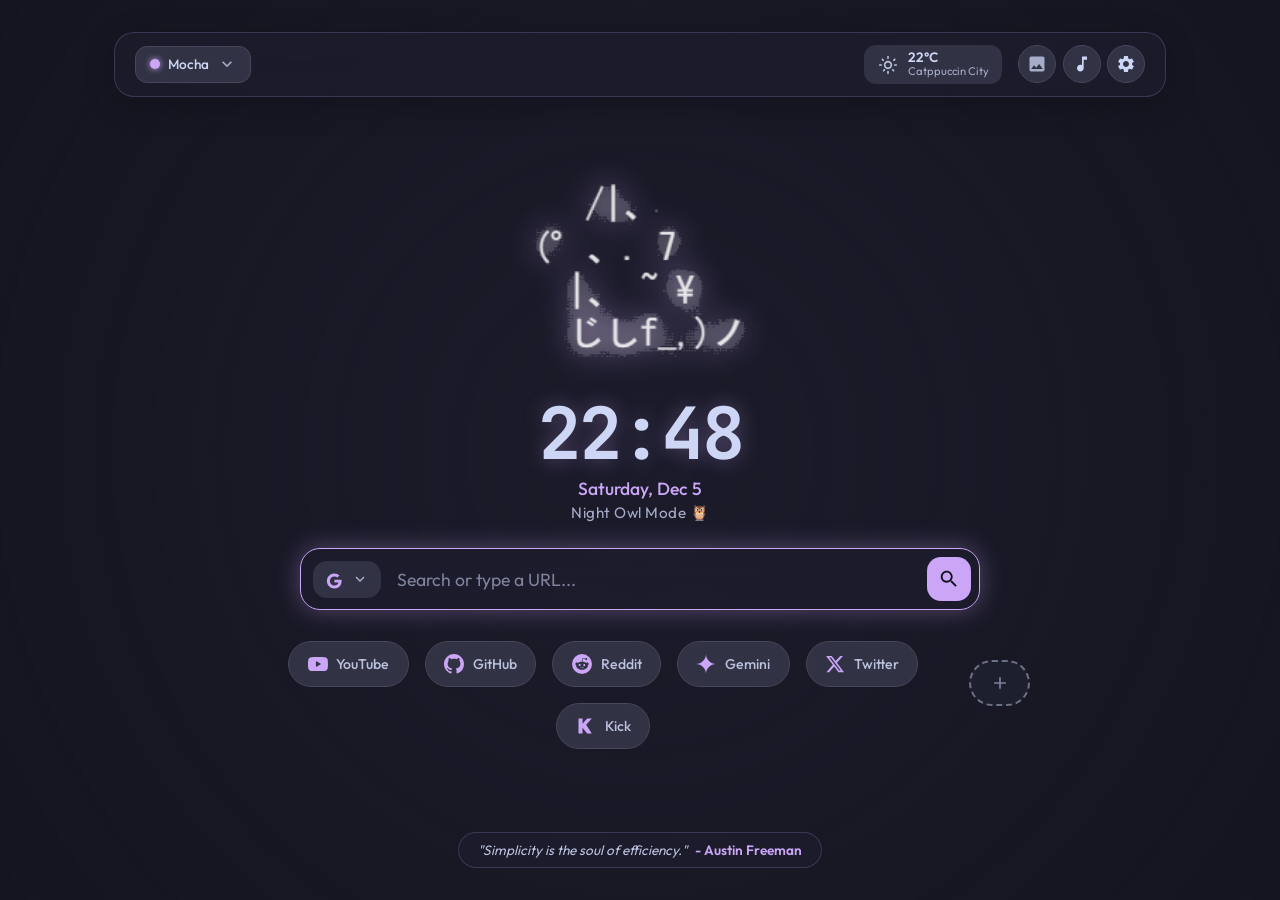
==== commit 6dda379c: "v2.4.0: Premium Settings Modal, 15 themes, animal companions, weather with city+country, clean defau" ====
--- a/index.html
+++ b/index.html
@@ -22,7 +22,7 @@
         <!-- Top Bar Header -->
         <header class="top-header">
             <div class="header-left">
-                <!-- Theme Palette Dropdown Switcher (9 Themes) -->
+                <!-- Theme Palette Dropdown Switcher (15 Themes) -->
                 <div class="theme-selector-dropdown">
                     <button class="theme-dropdown-btn" id="themeDropdownBtn" title="Change Theme Palette">
                         <span class="theme-active-dot" id="themeActiveDot"></span>
@@ -42,6 +42,12 @@
                         <div class="theme-option" data-flavor="samurai-red"><span class="dot samurai-dot"></span> Samurai Red</div>
                         <div class="theme-option" data-flavor="sky-blue"><span class="dot sky-dot"></span> Sky Blue</div>
                         <div class="theme-option" data-flavor="dark-blue"><span class="dot darkblue-dot"></span> Dark Blue</div>
+                        <div class="theme-option" data-flavor="cyberpunk"><span class="dot cyberpunk-dot"></span> Cyberpunk Neon</div>
+                        <div class="theme-option" data-flavor="dracula"><span class="dot dracula-dot"></span> Dracula Dark</div>
+                        <div class="theme-option" data-flavor="nord"><span class="dot nord-dot"></span> Nordic Frost</div>
+                        <div class="theme-option" data-flavor="sakura"><span class="dot sakura-dot"></span> Sakura Rose Gold</div>
+                        <div class="theme-option" data-flavor="toxic"><span class="dot toxic-dot"></span> Toxic Poison Green</div>
+                        <div class="theme-option" data-flavor="midnight-lavender"><span class="dot lavender-dot"></span> Midnight Lavender</div>
                     </div>
                 </div>
             </div>
@@ -83,14 +89,27 @@
 
                 <!-- Header Tools Controls -->
                 <div class="header-tools">
-                    <button class="tool-btn" id="toggleWallpaperBtn" title="Toggle Wallpaper Image">
+                    <!-- Live Photo / Video Background Toggle Button -->
+                    <button class="icon-btn-circle" id="toggleWallpaperBtn" title="Toggle Custom Background Wallpaper / Video">
                         <svg class="svg-icon" viewBox="0 0 24 24"><path fill="currentColor" d="M21 19V5c0-1.1-.9-2-2-2H5c-1.1 0-2 .9-2 2v14c0 1.1.9 2 2 2h14c1.1 0 2-.9 2-2zM8.5 13.5l2.5 3.01L14.5 12l4.5 6H5l3.5-4.5z"/></svg>
                     </button>
-                    <button class="tool-btn" id="toggleNotesBtn" title="Quick Notes">
-                        <svg class="svg-icon" viewBox="0 0 24 24"><path fill="currentColor" d="M19 3H5c-1.1 0-2 .9-2 2v14c0 1.1.9 2 2 2h14c1.1 0 2-.9 2-2V5c0-1.1-.9-2-2-2zm-2 10H7v-2h10v2zm0-4H7V7h10v2z"/></svg>
-                    </button>
-                    <button class="tool-btn" id="openSettingsBtn" title="Settings">
-                        <svg class="svg-icon" viewBox="0 0 24 24"><path fill="currentColor" d="M19.14 12.94c.04-.3.06-.61.06-.94 0-.32-.02-.64-.07-.94l2.03-1.58c.18-.14.23-.41.12-.61l-1.92-3.32c-.12-.22-.37-.29-.59-.22l-2.39.96c-.5-.38-1.03-.7-1.62-.94l-.36-2.54c-.04-.24-.24-.41-.48-.41h-3.84c-.24 0-.43.17-.47.41l-.36 2.54c-.59.24-1.13.57-1.62.94l-2.39-.96c-.22-.08-.47 0-.59.22L2.74 8.87c-.12.21-.08.47.12.61l2.03 1.58c-.05.3-.09.63-.09.94s.02.64.07.94l-2.03 1.58c-.18.14-.23.41-.12.61l1.92 3.32c.12.22.37.29.59.22l2.39-.96c.5.38 1.03.7 1.62.94l.36 2.54c.05.24.24.41.48.41h3.84c.24 0 .44-.17.47-.41l.36-2.54c.59-.24 1.13-.56 1.62-.94l2.39.96c.22.08.47 0 .59-.22l1.92-3.32c.12-.22.07-.47-.12-.61l-2.01-1.58zM12 15.6c-1.98 0-3.6-1.62-3.6-3.6s1.62-3.6 3.6-3.6 3.6 1.62 3.6 3.6-1.62 3.6-3.6-3.6z"/></svg>
+
+                    <!-- Ambient Focus Audio Tool Toggle Button -->
+                    <div class="ambient-tool-wrapper">
+                        <button class="icon-btn-circle" id="toggleAmbientAudioBtn" title="Ambient Focus Sound Audio Machine (Rain / Campfire / Wind)">
+                            <svg class="svg-icon" viewBox="0 0 24 24"><path fill="currentColor" d="M12 3v10.55c-.59-.34-1.27-.55-2-.55-2.21 0-4 1.79-4 4s1.79 4 4 4 4-1.79 4-4V7h4V3h-6z"/></svg>
+                        </button>
+                        <div class="ambient-menu" id="ambientMenu">
+                            <div class="ambient-option active" data-sound="none">Off</div>
+                            <div class="ambient-option" data-sound="rain">Cozy Rain</div>
+                            <div class="ambient-option" data-sound="campfire">Crackling Campfire</div>
+                            <div class="ambient-option" data-sound="wind">Soft Breeze</div>
+                        </div>
+                    </div>
+
+                    <!-- Extension Settings Modal Trigger Button -->
+                    <button class="icon-btn-circle" id="openSettingsBtn" title="Extension Settings & Customization">
+                        <svg class="svg-icon" viewBox="0 0 24 24"><path fill="currentColor" d="M19.14 12.94c.04-.3.06-.61.06-.94 0-.32-.02-.64-.07-.94l2.03-1.58c.18-.14.23-.41.12-.61l-1.92-3.32c-.12-.22-.37-.29-.59-.22l-2.39.96c-.5-.38-1.03-.7-1.62-.94l-.36-2.54c-.04-.24-.24-.41-.48-.41h-3.84c-.24 0-.43.17-.47.41l-.36 2.54c-.59.24-1.13.57-1.62.94l-2.39-.96c-.22-.08-.47 0-.59.22L2.74 8.87c-.12.21-.08.47.12.61l2.03 1.58c-.05.3-.09.63-.09.94s.02.64.07.94l-2.03 1.58c-.18.14-.23.41-.12.61l1.92 3.32c.12.22.37.29.59.22l2.39-.96c.5.38 1.03.7 1.62.94l.36 2.54c.05.24.24.41.48.41h3.84c.24 0 .44-.17.47-.41l.36-2.54c.59-.24 1.13-.56 1.62-.94l2.39.96c.22.08.47 0 .59-.22l1.92-3.32c.12-.22.07-.47-.12-.61l-2.01-1.58zM12 15.6c-1.98 0-3.6-1.62-3.6-3.6s1.62-3.6 3.6-3.6 3.6 1.62 3.6 3.6-1.62 3.6-3.6 3.6z"/></svg>
                     </button>
                 </div>
             </div>
@@ -98,9 +117,9 @@
 
         <!-- Main Content Center -->
         <main class="main-content">
-            <!-- Zei's Exact Cat Picture -->
+            <!-- Zei's Exact Cat Image (Transparent PNG) -->
             <div class="ascii-cat-container" id="asciiCatContainer">
-                <img id="catImage" class="cat-image" alt="Cat Companion" src="zei_cat_exact.png">
+                <img id="catImage" class="cat-image" alt="Zei Cat" src="animal_cat.png">
             </div>
 
             <!-- Bongo Cat SVG Animation -->
@@ -211,48 +230,36 @@
                 </form>
             </div>
 
-            <!-- Quick Links / Shortcuts Grid with Drag-and-Drop -->
-            <div class="shortcuts-section">
+            <!-- Shortcuts Grid (Nighttab Style) -->
+            <section class="shortcuts-section">
                 <div class="shortcuts-grid" id="shortcutsGrid"></div>
-                <button class="add-shortcut-btn" id="addShortcutBtn" title="Add New Shortcut">
+                <button type="button" class="add-shortcut-btn" id="addShortcutBtn" title="Add New Shortcut">
                     <svg class="svg-icon" viewBox="0 0 24 24"><path fill="currentColor" d="M19 13h-6v6h-2v-6H5v-2h6V5h2v6h6v2z"/></svg>
                 </button>
-            </div>
+            </section>
         </main>
 
         <footer class="bottom-footer">
-            <div class="quote-container" id="quoteContainer">
+            <div class="quote-container">
                 <span class="quote-text" id="quoteText">"Simplicity is the soul of efficiency."</span>
                 <span class="quote-author" id="quoteAuthor">- Austin Freeman</span>
             </div>
         </footer>
     </div>
 
-
-
-    <!-- Quick Notes Sidebar Drawer -->
-    <div class="notes-drawer" id="notesDrawer">
-        <div class="notes-header">
-            <h3><svg class="svg-icon" viewBox="0 0 24 24"><path fill="currentColor" d="M19 3H5c-1.1 0-2 .9-2 2v14c0 1.1.9 2 2 2h14c1.1 0 2-.9 2-2V5c0-1.1-.9-2-2-2zm-2 10H7v-2h10v2zm0-4H7V7h10v2z"/></svg> Scratchpad</h3>
-            <button class="close-notes-btn" id="closeNotesBtn">
-                <svg class="svg-icon" viewBox="0 0 24 24"><path fill="currentColor" d="M19 6.41L17.59 5 12 10.59 6.41 5 5 6.41 10.59 12 5 17.59 6.41 19 12 13.41 17.59 19 19 17.59 13.41 12z"/></svg>
-            </button>
-        </div>
-        <textarea id="notesTextarea" placeholder="Jot down quick thoughts... Saved automatically!"></textarea>
-    </div>
-
-    <!-- Modal for Adding / Editing Shortcut -->
-    <div class="modal-overlay" id="modalOverlay">
-        <div class="modal-card">
-            <h3 id="shortcutModalTitle">Add Shortcut</h3>
-            <form id="addShortcutForm">
+    <!-- Modals -->
+    <!-- Add Shortcut Modal -->
+    <div class="modal-overlay" id="shortcutModalOverlay">
+        <div class="modal-content">
+            <h3 class="modal-title">Add Shortcut</h3>
+            <form id="shortcutForm">
                 <input type="hidden" id="shortcutEditId" value="">
                 <div class="form-group">
-                    <label for="shortcutTitle">Title</label>
-                    <input type="text" id="shortcutTitle" placeholder="e.g. GitHub" required>
+                    <label for="shortcutTitle">Shortcut Name</label>
+                    <input type="text" id="shortcutTitle" placeholder="e.g. GitHub" required autocomplete="off">
                 </div>
                 <div class="form-group">
-                    <label for="shortcutUrl">URL</label>
+                    <label for="shortcutUrl">URL Address</label>
                     <input type="url" id="shortcutUrl" placeholder="https://github.com" required>
                 </div>
                 <div class="form-group">
@@ -269,77 +276,92 @@
                     </div>
                 </div>
                 <div class="modal-actions">
-                    <button type="button" class="btn-cancel" id="closeModalBtn">Cancel</button>
-                    <button type="submit" class="btn-save" id="saveShortcutBtn">Save Shortcut</button>
+                    <button type="button" class="btn-cancel" id="closeShortcutModalBtn">Cancel</button>
+                    <button type="submit" class="btn-save">Add Shortcut</button>
                 </div>
             </form>
         </div>
     </div>
 
-    <!-- Full Settings Modal Overlay -->
+    <!-- Settings Modal -->
     <div class="modal-overlay" id="settingsModalOverlay">
-        <div class="modal-card settings-card">
-            <div class="modal-header">
-                <h3><svg class="svg-icon" viewBox="0 0 24 24"><path fill="currentColor" d="M19.14 12.94c.04-.3.06-.61.06-.94 0-.32-.02-.64-.07-.94l2.03-1.58c.18-.14.23-.41.12-.61l-1.92-3.32c-.12-.22-.37-.29-.59-.22l-2.39.96c-.5-.38-1.03-.7-1.62-.94l-.36-2.54c-.04-.24-.24-.41-.48-.41h-3.84c-.24 0-.43.17-.47.41l-.36 2.54c-.59.24-1.13.57-1.62.94l-2.39-.96c-.22-.08-.47 0-.59.22L2.74 8.87c-.12.21-.08.47.12.61l2.03 1.58c-.05.3-.09.63-.09.94s.02.64.07.94l-2.03 1.58c-.18.14-.23.41-.12.61l1.92 3.32c.12.22.37.29.59.22l2.39-.96c.5.38 1.03.7 1.62.94l.36 2.54c.05.24.24.41.48.41h3.84c.24 0 .44-.17.47-.41l.36-2.54c.59-.24 1.13-.56 1.62-.94l2.39.96c.22.08.47 0 .59-.22l1.92-3.32c.12-.22.07-.47-.12-.61l-2.01-1.58zM12 15.6c-1.98 0-3.6-1.62-3.6-3.6s1.62-3.6 3.6-3.6 3.6 1.62 3.6 3.6-1.62 3.6-3.6-3.6z"/></svg> Settings</h3>
-                <button class="close-modal-btn" id="closeSettingsModalBtn">&times;</button>
-            </div>
-            <div class="settings-body">
-                <!-- Custom Image/Video Background Section -->
-                <div class="setting-item flex-col align-start">
-                    <div class="setting-info w-full">
-                        <label>Custom Background Wallpaper / Video</label>
-                        <span class="setting-desc">Upload a custom image, GIF, or MP4/WebM video from your PC (Star particles will stay floating on top!)</span>
-                    </div>
-                    <div class="setting-action-row">
-                        <input type="file" id="settingBgFileInput" accept="image/*,video/*" class="hidden">
-                        <button type="button" class="btn-secondary" id="triggerBgUploadBtn">
-                            <svg class="svg-icon" viewBox="0 0 24 24"><path fill="currentColor" d="M9 16h6v-6h4l-7-7-7 7h4zm-4 2h14v2H5z"/></svg> Upload Image / Video File
-                        </button>
-                        <button type="button" class="btn-cancel" id="clearBgBtn">Reset to Default</button>
-                    </div>
-                    <input type="url" id="settingBgUrlInput" class="setting-input w-full" placeholder="Paste YouTube link (youtube.com/watch?v=...), GIF link, or image/video web URL...">
-                </div>
-
-                <div class="setting-item">
-                    <div class="setting-info">
-                        <label for="settingCompanion">Pixel Animal Companion</label>
-                        <span class="setting-desc">Select your favorite aesthetic pixel line-art companion</span>
+        <div class="settings-modal-card">
+            <div class="settings-modal-header">
+                <h3 class="settings-modal-title">
+                    <svg class="svg-icon" viewBox="0 0 24 24" style="width:22px;height:22px"><path fill="currentColor" d="M19.14 12.94c.04-.3.06-.61.06-.94 0-.32-.02-.64-.07-.94l2.03-1.58a.49.49 0 00.12-.61l-1.92-3.32a.488.488 0 00-.59-.22l-2.39.96c-.5-.38-1.03-.7-1.62-.94l-.36-2.54c-.04-.24-.24-.41-.48-.41h-3.84c-.24 0-.43.17-.47.41l-.36 2.54c-.59.24-1.13.57-1.62.94l-2.39-.96c-.22-.08-.47 0-.59.22L2.74 8.87c-.12.21-.08.47.12.61l2.03 1.58c-.05.3-.07.63-.07.94s.02.64.07.94l-2.03 1.58a.49.49 0 00-.12.61l1.92 3.32c.12.22.37.29.59.22l2.39-.96c.5.38 1.03.7 1.62.94l.36 2.54c.05.24.24.41.48.41h3.84c.24 0 .44-.17.47-.41l.36-2.54c.59-.24 1.13-.56 1.62-.94l2.39.96c.22.08.47 0 .59-.22l1.92-3.32c.12-.22.07-.47-.12-.61l-2.01-1.58zM12 15.6c-1.98 0-3.6-1.62-3.6-3.6s1.62-3.6 3.6-3.6 3.6 1.62 3.6 3.6-1.62 3.6-3.6 3.6z"/></svg>
+                    Settings
+                </h3>
+                <button type="button" class="settings-close-btn" id="closeSettingsModalBtn" title="Close">
+                    <svg viewBox="0 0 24 24" width="20" height="20"><path fill="currentColor" d="M19 6.41L17.59 5 12 10.59 6.41 5 5 6.41 10.59 12 5 17.59 6.41 19 12 13.41 17.59 19 19 17.59 13.41 12z"/></svg>
+                </button>
+            </div>
+
+            <div class="settings-scroll-body">
+                <!-- Custom Background -->
+                <div class="setting-card setting-card--full">
+                    <div class="setting-card-header">
+                        <span class="setting-card-label">Custom Background Media</span>
+                        <span class="setting-card-desc">Upload a file or paste a YouTube / GIF / image URL</span>
+                    </div>
+                    <div class="setting-card-body">
+                        <div class="bg-upload-row">
+                            <label for="settingBgFileInput" class="btn-upload" id="triggerBgUploadBtn">
+                                <svg viewBox="0 0 24 24" width="16" height="16"><path fill="currentColor" d="M9 16h6v-6h4l-7-7-7 7h4v6zm-4 2h14v2H5v-2z"/></svg>
+                                Upload File
+                            </label>
+                            <input type="file" id="settingBgFileInput" class="sr-only" accept="image/*,video/*">
+                            <button type="button" class="btn-ghost" id="clearBgBtn">Reset</button>
+                        </div>
+                        <input type="url" id="settingBgUrlInput" class="setting-input" placeholder="Paste URL (youtube.com/watch?v=..., .gif, .jpg)...">
+                    </div>
+                </div>
+
+                <!-- Companion -->
+                <div class="setting-card">
+                    <div class="setting-card-left">
+                        <span class="setting-card-label">Pixel Animal Companion</span>
+                        <span class="setting-card-desc">Choose your line-art companion</span>
                     </div>
                     <select id="settingCompanion" class="setting-select">
-                        <option value="cat">🐱 Zei's Cat</option>
-                        <option value="frog">🐸 Pepe Frog</option>
-                        <option value="giraffe">🦒 Giraffe</option>
-                        <option value="dog">🐶 Shiba Dog</option>
-                        <option value="bunny">🐰 Cute Bunny</option>
-                        <option value="owl">🦉 Night Owl</option>
-                        <option value="fox">🦊 Cozy Fox</option>
-                        <option value="panda">🐼 Pixel Panda</option>
-                        <option value="none">🚫 None (Hidden)</option>
+                        <option value="cat">Zei's Cat</option>
+                        <option value="giraffe">Giraffe</option>
+                        <option value="panda">Pixel Panda</option>
+                        <option value="dog">Line-Art Dog</option>
+                        <option value="whale">Minimalist Whale</option>
+                        <option value="none">None (Hidden)</option>
                     </select>
                 </div>
 
-                <div class="setting-item">
-                    <div class="setting-info">
-                        <label for="settingTheme">Color Palette Theme</label>
-                        <span class="setting-desc">Select your preferred aesthetic theme</span>
+                <!-- Theme -->
+                <div class="setting-card">
+                    <div class="setting-card-left">
+                        <span class="setting-card-label">Color Palette Theme</span>
+                        <span class="setting-card-desc">Select your preferred aesthetic</span>
                     </div>
                     <select id="settingTheme" class="setting-select">
                         <option value="mocha">Mocha (Dark Catppuccin)</option>
                         <option value="macchiato">Macchiato (Medium Dark)</option>
                         <option value="frappe">Frappé (Soft Dark)</option>
                         <option value="latte">Latte (Light)</option>
-                        <option value="forest-green">🌲 Forest Green</option>
-                        <option value="cozy-orange">🍊 Cozy Orange</option>
-                        <option value="samurai-red">⚔️ Samurai Red</option>
-                        <option value="sky-blue">☁️ Sky Blue</option>
-                        <option value="dark-blue">🌌 Dark Blue</option>
+                        <option value="forest-green">Forest Green</option>
+                        <option value="cozy-orange">Cozy Orange</option>
+                        <option value="samurai-red">Samurai Red</option>
+                        <option value="sky-blue">Sky Blue</option>
+                        <option value="dark-blue">Dark Blue</option>
+                        <option value="cyberpunk">Cyberpunk Neon</option>
+                        <option value="dracula">Dracula Dark</option>
+                        <option value="nord">Nordic Frost</option>
+                        <option value="sakura">Sakura Rose Gold</option>
+                        <option value="toxic">Toxic Poison Green</option>
+                        <option value="midnight-lavender">Midnight Lavender</option>
                     </select>
                 </div>
 
-                <div class="setting-item">
-                    <div class="setting-info">
-                        <label for="settingClockFormat">Clock Format</label>
-                        <span class="setting-desc">Display time in 24-hour or 12-hour (AM/PM)</span>
+                <!-- Clock Format -->
+                <div class="setting-card">
+                    <div class="setting-card-left">
+                        <span class="setting-card-label">Clock Format</span>
+                        <span class="setting-card-desc">24-hour or 12-hour (AM/PM)</span>
                     </div>
                     <select id="settingClockFormat" class="setting-select">
                         <option value="24">24-Hour (15:30)</option>
@@ -347,29 +369,39 @@
                     </select>
                 </div>
 
-                <div class="setting-item">
-                    <div class="setting-info">
-                        <label for="settingTimezone">Clock Timezone (City / Country)</label>
-                        <span class="setting-desc">Set clock to match a specific city or country timezone</span>
-                    </div>
-                    <select id="settingTimezone" class="setting-select">
-                        <option value="auto">Auto (Local Device Time)</option>
-                        <option value="Asia/Amman">🇯🇴 Amman, Jordan (GMT+3)</option>
-                        <option value="Asia/Riyadh">🇸🇦 Riyadh, Saudi Arabia (GMT+3)</option>
-                        <option value="Asia/Dubai">🇦🇪 Dubai, UAE (GMT+4)</option>
-                        <option value="Africa/Cairo">🇪🇬 Cairo, Egypt (GMT+3)</option>
-                        <option value="Europe/London">🇬🇧 London, UK (GMT+1)</option>
-                        <option value="America/New_York">🇺🇸 New York, US (EST)</option>
-                        <option value="America/Los_Angeles">🇺🇸 Los Angeles, US (PST)</option>
-                        <option value="Asia/Tokyo">🇯🇵 Tokyo, Japan (JST)</option>
-                        <option value="Europe/Paris">🇫🇷 Paris, France (CET)</option>
+                <!-- Timezone Search -->
+                <div class="setting-card setting-card--full">
+                    <div class="setting-card-header">
+                        <span class="setting-card-label">Clock Timezone</span>
+                        <span class="setting-card-desc">Type a city or country to find your timezone</span>
+                    </div>
+                    <div class="setting-card-body">
+                        <div class="weather-search-wrapper">
+                            <input type="text" id="settingTimezoneInput" class="setting-input" placeholder="e.g. Amman, Riyadh, London, Tokyo..." autocomplete="off">
+                            <div class="weather-search-results" id="timezoneSearchResults"></div>
+                        </div>
+                    </div>
+                </div>
+
+                <!-- Shortcut Shape -->
+                <div class="setting-card">
+                    <div class="setting-card-left">
+                        <span class="setting-card-label">Bookmark Card Shape</span>
+                        <span class="setting-card-desc">Oval, Rounded, Circle, or Square</span>
+                    </div>
+                    <select id="settingShortcutShape" class="setting-select">
+                        <option value="oval">Oval / Capsule</option>
+                        <option value="rounded">Rounded Box</option>
+                        <option value="circle">Circle</option>
+                        <option value="square">Square</option>
                     </select>
                 </div>
 
-                <div class="setting-item">
-                    <div class="setting-info">
-                        <label for="settingSoundToggle">Keyboard Sound Effects</label>
-                        <span class="setting-desc">Synthesized mechanical switch audio on keypress</span>
+                <!-- Sound Toggle -->
+                <div class="setting-card">
+                    <div class="setting-card-left">
+                        <span class="setting-card-label">Keyboard Sound Effects</span>
+                        <span class="setting-card-desc">Mechanical switch audio on keypress</span>
                     </div>
                     <label class="switch-toggle">
                         <input type="checkbox" id="settingSoundToggle">
@@ -377,10 +409,11 @@
                     </label>
                 </div>
 
-                <div class="setting-item">
-                    <div class="setting-info">
-                        <label for="settingBgToggle">Enable Background Media Layer</label>
-                        <span class="setting-desc">Show background wallpaper/video image layer</span>
+                <!-- Background Toggle -->
+                <div class="setting-card">
+                    <div class="setting-card-left">
+                        <span class="setting-card-label">Background Media Layer</span>
+                        <span class="setting-card-desc">Show wallpaper/video overlay</span>
                     </div>
                     <label class="switch-toggle">
                         <input type="checkbox" id="settingBgToggle">
@@ -388,19 +421,27 @@
                     </label>
                 </div>
 
-                <div class="setting-item flex-col align-start">
-                    <div class="setting-info w-full">
-                        <label for="settingWeatherCity">Weather Location</label>
-                        <span class="setting-desc">Type to pick from multiple choice location results, or leave blank for auto-detect</span>
-                    </div>
-                    <div class="weather-search-wrapper w-full">
-                        <input type="text" id="settingWeatherCity" class="setting-input w-full" placeholder="Type city or country (e.g. Riyadh, Jordan, London)..." autocomplete="off">
-                        <div class="weather-search-results" id="weatherSearchResults"></div>
-                    </div>
-                </div>
-            </div>
-            <div class="modal-actions">
-                <button type="button" class="btn-save" id="saveSettingsBtn">Save & Apply</button>
+                <!-- Weather Location -->
+                <div class="setting-card setting-card--full">
+                    <div class="setting-card-header">
+                        <span class="setting-card-label">Weather Location</span>
+                        <span class="setting-card-desc">Type to search, or leave blank for auto-detect</span>
+                    </div>
+                    <div class="setting-card-body">
+                        <div class="weather-search-wrapper">
+                            <input type="text" id="settingWeatherCity" class="setting-input" placeholder="e.g. Riyadh, Jordan, London..." autocomplete="off">
+                            <div class="weather-search-results" id="weatherSearchResults"></div>
+                        </div>
+                    </div>
+                </div>
+            </div>
+
+            <div class="settings-modal-footer">
+                <button type="button" class="btn-settings-cancel" id="settingsCancelBtn">Cancel</button>
+                <button type="button" class="btn-settings-save" id="saveSettingsBtn">
+                    <svg viewBox="0 0 24 24" width="16" height="16"><path fill="currentColor" d="M9 16.17L4.83 12l-1.42 1.41L9 19 21 7l-1.41-1.41z"/></svg>
+                    Save &amp; Apply
+                </button>
             </div>
         </div>
     </div>
--- a/style.css
+++ b/style.css
@@ -272,6 +272,162 @@
     --accent-glow: rgba(99, 102, 241, 0.45);
 }
 
+/* Theme: Cyberpunk Neon */
+[data-theme="cyberpunk"] {
+    --cat-rosewater: #ff79c6;
+    --cat-mauve:     #ff007f;
+    --cat-red:       #ff0055;
+    --cat-peach:     #ffb86c;
+    --cat-yellow:    #ffe600;
+    --cat-green:     #00ff66;
+    --cat-teal:      #00f3ff;
+    --cat-sky:       #00d8ff;
+    --cat-text:      #ffffff;
+    --cat-subtext1:  #e0e0ff;
+    --cat-subtext0:  #a0a0ff;
+    --cat-surface2:  #2d1b4e;
+    --cat-surface1:  #1d1235;
+    --cat-surface0:  #140b26;
+    --cat-base:      #0c0618;
+    --cat-mantle:    #080410;
+    --cat-crust:     #040208;
+
+    --bg-glass: rgba(12, 6, 24, 0.85);
+    --bg-glass-card: rgba(29, 18, 53, 0.65);
+    --border-glass: rgba(255, 0, 127, 0.4);
+    --accent-glow: rgba(255, 0, 127, 0.5);
+}
+
+/* Theme: Dracula Dark */
+[data-theme="dracula"] {
+    --cat-rosewater: #f8f8f2;
+    --cat-mauve:     #bd93f9;
+    --cat-red:       #ff5555;
+    --cat-peach:     #ffb86c;
+    --cat-yellow:    #f1fa8c;
+    --cat-green:     #50fa7b;
+    --cat-teal:      #8be9fd;
+    --cat-sky:       #8be9fd;
+    --cat-text:      #f8f8f2;
+    --cat-subtext1:  #6272a4;
+    --cat-subtext0:  #44475a;
+    --cat-surface2:  #44475a;
+    --cat-surface1:  #343746;
+    --cat-surface0:  #282a36;
+    --cat-base:      #1e1f29;
+    --cat-mantle:    #191a21;
+    --cat-crust:     #14151b;
+
+    --bg-glass: rgba(30, 31, 41, 0.85);
+    --bg-glass-card: rgba(52, 55, 70, 0.6);
+    --border-glass: rgba(189, 147, 249, 0.35);
+    --accent-glow: rgba(189, 147, 249, 0.45);
+}
+
+/* Theme: Nordic Frost */
+[data-theme="nord"] {
+    --cat-rosewater: #eceff4;
+    --cat-mauve:     #88c0d0;
+    --cat-red:       #bf616a;
+    --cat-peach:     #d08770;
+    --cat-yellow:    #ebcb8b;
+    --cat-green:     #a3be8c;
+    --cat-teal:      #8fbcbb;
+    --cat-sky:       #81a1c1;
+    --cat-text:      #eceff4;
+    --cat-subtext1:  #e5e9f0;
+    --cat-subtext0:  #d8dee9;
+    --cat-surface2:  #4c566a;
+    --cat-surface1:  #434c5e;
+    --cat-surface0:  #3b4252;
+    --cat-base:      #2e3440;
+    --cat-mantle:    #272c36;
+    --cat-crust:     #21252e;
+
+    --bg-glass: rgba(46, 52, 64, 0.85);
+    --bg-glass-card: rgba(67, 76, 94, 0.6);
+    --border-glass: rgba(136, 192, 208, 0.35);
+    --accent-glow: rgba(136, 192, 208, 0.45);
+}
+
+/* Theme: Sakura Rose Gold 🌸 */
+[data-theme="sakura"] {
+    --cat-rosewater: #f2cdcd;
+    --cat-mauve:     #f4b8e4;
+    --cat-red:       #e8a2af;
+    --cat-peach:     #f5a97f;
+    --cat-yellow:    #f9e2af;
+    --cat-green:     #a6da95;
+    --cat-teal:      #8bd5ca;
+    --cat-sky:       #91d7e3;
+    --cat-text:      #fff0f5;
+    --cat-subtext1:  #e6c8da;
+    --cat-subtext0:  #c29bb3;
+    --cat-surface2:  #4f2b45;
+    --cat-surface1:  #3d2135;
+    --cat-surface0:  #2e1828;
+    --cat-base:      #23121e;
+    --cat-mantle:    #1b0d17;
+    --cat-crust:     #140810;
+
+    --bg-glass: rgba(35, 18, 30, 0.88);
+    --bg-glass-card: rgba(61, 33, 53, 0.65);
+    --border-glass: rgba(244, 184, 228, 0.35);
+    --accent-glow: rgba(244, 184, 228, 0.45);
+}
+
+/* Theme: Toxic Poison */
+[data-theme="toxic"] {
+    --cat-rosewater: #d7fcb0;
+    --cat-mauve:     #39ff14;
+    --cat-red:       #ff0055;
+    --cat-peach:     #ff9900;
+    --cat-yellow:    #ccff00;
+    --cat-green:     #39ff14;
+    --cat-teal:      #00ff9f;
+    --cat-sky:       #00f0ff;
+    --cat-text:      #f0fff0;
+    --cat-subtext1:  #a6f2a6;
+    --cat-subtext0:  #5cb85c;
+    --cat-surface2:  #1b3a1e;
+    --cat-surface1:  #122614;
+    --cat-surface0:  #0b1a0d;
+    --cat-base:      #060f08;
+    --cat-mantle:    #030904;
+    --cat-crust:     #010402;
+
+    --bg-glass: rgba(6, 15, 8, 0.88);
+    --bg-glass-card: rgba(18, 38, 20, 0.65);
+    --border-glass: rgba(57, 255, 20, 0.4);
+    --accent-glow: rgba(57, 255, 20, 0.5);
+}
+
+/* Theme: Midnight Lavender */
+[data-theme="midnight-lavender"] {
+    --cat-rosewater: #f5e0dc;
+    --cat-mauve:     #ddb6f2;
+    --cat-red:       #f38ba8;
+    --cat-peach:     #fab387;
+    --cat-yellow:    #f9e2af;
+    --cat-green:     #a6e3a1;
+    --cat-teal:      #94e2d5;
+    --cat-sky:       #89dceb;
+    --cat-text:      #f8f0fc;
+    --cat-subtext1:  #d8c6e2;
+    --cat-subtext0:  #a692b6;
+    --cat-surface2:  #3b2d4a;
+    --cat-surface1:  #291e35;
+    --cat-surface0:  #1e1428;
+    --cat-base:      #140c1d;
+    --cat-mantle:    #0d0714;
+    --cat-crust:     #07030a;
+
+    --bg-glass: rgba(20, 12, 29, 0.85);
+    --bg-glass-card: rgba(41, 30, 53, 0.65);
+    --border-glass: rgba(221, 182, 242, 0.35);
+    --accent-glow: rgba(221, 182, 242, 0.45);
+}
+
 /* ==========================================
    GLOBAL BASE STYLES
    ========================================== */
@@ -780,6 +936,17 @@
 .macchiato-dot { background: #c6a0f6; }
 .frappe-dot { background: #ca9ee6; }
 .latte-dot { background: #8839ef; }
+.forest-dot { background: #50fa7b; }
+.orange-dot { background: #ff9e64; }
+.samurai-dot { background: #ff4d6d; }
+.sky-dot { background: #38bdf8; }
+.darkblue-dot { background: #6366f1; }
+.cyberpunk-dot { background: #ff007f; }
+.dracula-dot { background: #bd93f9; }
+.nord-dot { background: #88c0d0; }
+.sakura-dot { background: #f4b8e4; }
+.toxic-dot { background: #39ff14; }
+.lavender-dot { background: #ddb6f2; }
 
 /* Weather Widget */
 .weather-widget {
@@ -879,13 +1046,13 @@
     gap: 0.4rem;
 }
 
-.tool-btn {
+.icon-btn-circle {
     background: var(--cat-surface0);
-    border: none;
-    color: var(--cat-subtext1);
-    width: 36px;
-    height: 36px;
-    border-radius: 10px;
+    border: 1px solid var(--cat-surface1);
+    color: var(--cat-text);
+    width: 38px;
+    height: 38px;
+    border-radius: 50%;
     display: flex;
     justify-content: center;
     align-items: center;
@@ -893,10 +1060,12 @@
     transition: all 0.2s ease;
 }
 
-.tool-btn:hover {
-    background: var(--cat-mauve);
-    color: var(--cat-crust);
-    transform: translateY(-2px);
+.icon-btn-circle:hover {
+    background: var(--cat-surface1);
+    border-color: var(--cat-mauve);
+    color: var(--cat-mauve);
+    box-shadow: 0 0 14px var(--accent-glow);
+    transform: scale(1.08);
 }
 
 .tool-btn.active-sound {
@@ -915,6 +1084,35 @@
     align-items: center;
     gap: 1.8rem;
     margin: auto 0;
+}
+
+/* Zei's Exact ASCII Cat */
+.ascii-cat-container {
+    display: flex;
+    justify-content: center;
+    align-items: center;
+    margin-bottom: 0.5rem;
+}
+
+.cat-image {
+    width: 220px;
+    height: auto;
+    background: transparent;
+    filter: drop-shadow(0 0 16px var(--cat-mauve));
+    user-select: none;
+    cursor: pointer;
+    transition: transform 0.3s ease, filter 0.3s ease;
+}
+
+.cat-image.animal-giraffe { width: 150px; }
+.cat-image.animal-panda { width: 170px; }
+.cat-image.animal-fox { width: 160px; }
+.cat-image.animal-dog { width: 150px; }
+.cat-image.animal-whale { width: 160px; }
+
+.cat-image:hover {
+    transform: scale(1.05);
+    filter: drop-shadow(0 0 25px rgba(255, 255, 255, 0.7));
 }
 
 /* Bongo Cat SVG Container */
@@ -1201,6 +1399,49 @@
     transition: transform 0.2s ease, background 0.2s ease, border-color 0.2s ease, box-shadow 0.2s ease;
 }
 
+/* Shortcut Shape Settings (Oval / Capsule v1.6, Rounded, Circle, Square) */
+html[data-shortcut-shape="oval"] .shortcut-item,
+html[data-shortcut-shape="oval"] a.shortcut-item,
+html[data-shortcut-shape="oval"] .add-shortcut-btn {
+    flex-direction: row !important;
+    border-radius: 9999px !important;
+    padding: 0.55rem 1.15rem !important;
+    width: auto !important;
+    height: 46px !important;
+    gap: 0.55rem !important;
+}
+
+html[data-shortcut-shape="oval"] .shortcut-icon .svg-icon {
+    width: 20px !important;
+    height: 20px !important;
+}
+
+html[data-shortcut-shape="oval"] .shortcut-title {
+    max-width: 120px !important;
+    font-size: 0.88rem !important;
+}
+
+html[data-shortcut-shape="circle"] .shortcut-item,
+html[data-shortcut-shape="circle"] .add-shortcut-btn {
+    border-radius: 50% !important;
+    width: 90px !important;
+    height: 90px !important;
+}
+
+html[data-shortcut-shape="square"] .shortcut-item,
+html[data-shortcut-shape="square"] .add-shortcut-btn {
+    border-radius: 8px !important;
+    width: 90px !important;
+    height: 90px !important;
+}
+
+html[data-shortcut-shape="rounded"] .shortcut-item,
+html[data-shortcut-shape="rounded"] .add-shortcut-btn {
+    border-radius: 18px !important;
+    width: 90px !important;
+    height: 90px !important;
+}
+
 .shortcut-icon {
     display: flex;
     align-items: center;
@@ -1545,9 +1786,6 @@
     background: var(--cat-pink);
     transform: translateY(-1px);
     box-shadow: 0 4px 12px var(--accent-glow);
-}    box-shadow: 0 20px 50px rgba(0,0,0,0.5);
-    transform: scale(0.9);
-    transition: transform 0.3s ease;
 }
 
 .modal-overlay.open .modal-card {
@@ -1656,58 +1894,299 @@
     color: var(--cat-text);
 }
 
-/* Settings Modal Styling */
-.settings-card {
-    max-width: 540px;
-    width: 90%;
-}
-
-.settings-body {
+/* ==========================================
+   SETTINGS MODAL — Premium Glassmorphic
+   ========================================== */
+
+.settings-modal-card {
+    background: var(--bg-glass);
+    backdrop-filter: blur(28px) saturate(1.6);
+    -webkit-backdrop-filter: blur(28px) saturate(1.6);
+    border: 1px solid var(--border-glass);
+    border-radius: 24px;
+    width: 94%;
+    max-width: 520px;
+    max-height: 85vh;
     display: flex;
     flex-direction: column;
-    gap: 1.2rem;
-    margin: 1.5rem 0;
-    max-height: 60vh;
+    box-shadow:
+        0 24px 80px rgba(0, 0, 0, 0.45),
+        0 0 0 1px rgba(255, 255, 255, 0.04) inset,
+        0 1px 0 rgba(255, 255, 255, 0.06) inset;
+    animation: settingsSlideIn 0.3s cubic-bezier(0.16, 1, 0.3, 1);
+    overflow: hidden;
+}
+
+@keyframes settingsSlideIn {
+    from { opacity: 0; transform: translateY(20px) scale(0.96); }
+    to   { opacity: 1; transform: translateY(0) scale(1); }
+}
+
+/* Header */
+.settings-modal-header {
+    display: flex;
+    justify-content: space-between;
+    align-items: center;
+    padding: 1.25rem 1.5rem;
+    border-bottom: 1px solid var(--cat-surface1);
+}
+
+.settings-modal-title {
+    display: flex;
+    align-items: center;
+    gap: 0.55rem;
+    font-size: 1.15rem;
+    font-weight: 700;
+    color: var(--cat-text);
+    margin: 0;
+}
+
+.settings-modal-title .svg-icon {
+    color: var(--cat-mauve);
+}
+
+.settings-close-btn {
+    background: var(--cat-surface0);
+    border: 1px solid var(--cat-surface1);
+    color: var(--cat-subtext0);
+    width: 34px;
+    height: 34px;
+    border-radius: 10px;
+    display: flex;
+    align-items: center;
+    justify-content: center;
+    cursor: pointer;
+    transition: all 0.2s ease;
+}
+
+.settings-close-btn:hover {
+    background: var(--cat-red);
+    border-color: var(--cat-red);
+    color: var(--cat-crust);
+    transform: scale(1.05);
+}
+
+/* Scrollable body */
+.settings-scroll-body {
+    display: flex;
+    flex-direction: column;
+    gap: 0.65rem;
+    padding: 1rem 1.5rem;
     overflow-y: auto;
-    padding-right: 0.5rem;
-}
-
-.setting-item {
+    flex: 1;
+    min-height: 0;
+    scroll-behavior: smooth;
+    overscroll-behavior: contain;
+    -webkit-overflow-scrolling: touch;
+}
+
+.settings-scroll-body::-webkit-scrollbar {
+    width: 5px;
+}
+
+.settings-scroll-body::-webkit-scrollbar-track {
+    background: transparent;
+}
+
+.settings-scroll-body::-webkit-scrollbar-thumb {
+    background: var(--cat-surface2);
+    border-radius: 10px;
+}
+
+.settings-scroll-body::-webkit-scrollbar-thumb:hover {
+    background: var(--cat-mauve);
+}
+
+/* Setting card — single row layout */
+.setting-card {
     display: flex;
     justify-content: space-between;
     align-items: center;
     gap: 1rem;
-    padding: 0.8rem 1rem;
+    padding: 0.75rem 1rem;
     background: var(--cat-surface0);
     border: 1px solid var(--cat-surface1);
     border-radius: 14px;
-}
-
-.setting-info {
-    display: flex;
+    transition: border-color 0.2s ease, box-shadow 0.2s ease;
+}
+
+.setting-card:hover {
+    border-color: var(--cat-surface2);
+    box-shadow: 0 2px 12px rgba(0, 0, 0, 0.12);
+}
+
+/* Full-width card variant (background, timezone, weather) */
+.setting-card--full {
     flex-direction: column;
-    gap: 0.2rem;
-}
-
-.setting-info label {
+    align-items: stretch;
+    gap: 0.6rem;
+}
+
+.setting-card-left {
+    display: flex;
+    flex-direction: column;
+    gap: 0.15rem;
+    flex: 1;
+    min-width: 0;
+}
+
+.setting-card-header {
+    display: flex;
+    flex-direction: column;
+    gap: 0.15rem;
+}
+
+.setting-card-body {
+    display: flex;
+    flex-direction: column;
+    gap: 0.55rem;
+}
+
+.setting-card-label {
     font-weight: 600;
-    font-size: 0.95rem;
+    font-size: 0.9rem;
     color: var(--cat-text);
-}
-
-.setting-desc {
-    font-size: 0.8rem;
+    line-height: 1.3;
+}
+
+.setting-card-desc {
+    font-size: 0.75rem;
     color: var(--cat-subtext0);
-}
-
+    line-height: 1.35;
+}
+
+/* File upload row */
+.bg-upload-row {
+    display: flex;
+    gap: 0.5rem;
+    align-items: center;
+}
+
+.btn-upload {
+    display: inline-flex;
+    align-items: center;
+    gap: 0.4rem;
+    background: var(--cat-mauve);
+    color: var(--cat-crust);
+    border: none;
+    padding: 0.5rem 0.9rem;
+    border-radius: 10px;
+    font-size: 0.82rem;
+    font-weight: 600;
+    cursor: pointer;
+    transition: all 0.2s ease;
+    white-space: nowrap;
+}
+
+.btn-upload:hover {
+    background: var(--cat-pink);
+    transform: translateY(-1px);
+    box-shadow: 0 4px 14px var(--accent-glow);
+}
+
+.btn-ghost {
+    background: transparent;
+    border: 1px solid var(--cat-surface2);
+    color: var(--cat-subtext0);
+    padding: 0.5rem 0.8rem;
+    border-radius: 10px;
+    font-size: 0.82rem;
+    font-weight: 500;
+    cursor: pointer;
+    transition: all 0.2s ease;
+}
+
+.btn-ghost:hover {
+    border-color: var(--cat-red);
+    color: var(--cat-red);
+    background: rgba(255, 70, 70, 0.08);
+}
+
+.sr-only {
+    position: absolute;
+    width: 1px;
+    height: 1px;
+    padding: 0;
+    margin: -1px;
+    overflow: hidden;
+    clip: rect(0, 0, 0, 0);
+    white-space: nowrap;
+    border: 0;
+}
+
+/* Select & input */
 .setting-select, .setting-input {
     background: var(--cat-base);
     color: var(--cat-text);
     border: 1px solid var(--cat-surface2);
-    padding: 0.5rem 0.8rem;
+    padding: 0.5rem 0.75rem;
     border-radius: 10px;
     font-family: inherit;
+    font-size: 0.84rem;
+    outline: none;
+    transition: all 0.2s ease;
+    width: 100%;
+    box-sizing: border-box;
+}
+
+.setting-card:not(.setting-card--full) .setting-select {
+    width: auto;
+    min-width: 160px;
+    flex-shrink: 0;
+}
+
+.setting-select:focus, .setting-input:focus {
+    border-color: var(--cat-mauve);
+    box-shadow: 0 0 0 3px var(--accent-glow);
+}
+
+/* Footer */
+.settings-modal-footer {
+    display: flex;
+    justify-content: flex-end;
+    align-items: center;
+    gap: 0.65rem;
+    padding: 1rem 1.5rem;
+    border-top: 1px solid var(--cat-surface1);
+}
+
+.btn-settings-cancel {
+    background: var(--cat-surface0);
+    border: 1px solid var(--cat-surface1);
+    color: var(--cat-subtext0);
+    padding: 0.55rem 1.1rem;
+    border-radius: 10px;
     font-size: 0.85rem;
+    font-weight: 500;
+    cursor: pointer;
+    transition: all 0.2s ease;
+}
+
+.btn-settings-cancel:hover {
+    background: var(--cat-surface1);
+    color: var(--cat-text);
+}
+
+.btn-settings-save {
+    display: inline-flex;
+    align-items: center;
+    gap: 0.4rem;
+    background: var(--cat-mauve);
+    border: none;
+    color: var(--cat-crust);
+    padding: 0.55rem 1.2rem;
+    border-radius: 10px;
+    font-size: 0.85rem;
+    font-weight: 700;
+    cursor: pointer;
+    transition: all 0.2s ease;
+    letter-spacing: 0.01em;
+}
+
+.btn-settings-save:hover {
+    background: var(--cat-pink);
+    transform: translateY(-1px);
+    box-shadow: 0 6px 20px var(--accent-glow);
 }
 
 /* Multiple Choice Weather Search Dropdown */
@@ -1769,13 +2248,14 @@
 .weather-choice-sub {
     font-size: 0.75rem;
     color: var(--cat-subtext0);
-}    outline: none;
-    transition: all 0.2s ease;
-}
-
-.setting-select:focus, .setting-input:focus {
-    border-color: var(--cat-mauve);
-    box-shadow: 0 0 10px var(--accent-glow);
+}
+
+.weather-choice-country {
+    font-size: 0.75rem;
+    font-weight: 600;
+    color: var(--cat-mauve);
+    flex-shrink: 0;
+    margin-left: auto;
 }
 
 /* Switch Toggle Component */
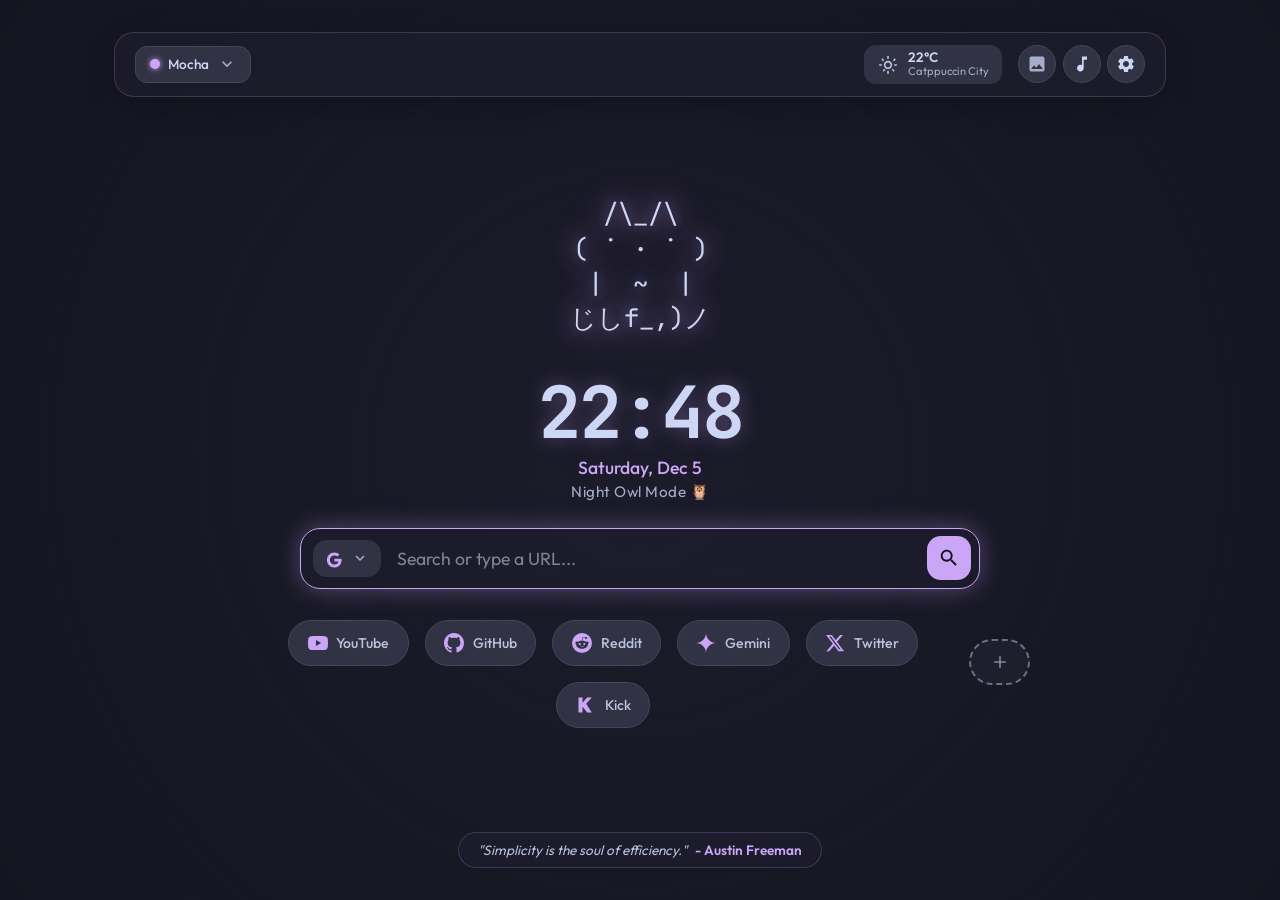
==== commit 9244c860: "Fix Zei's Cat ASCII art rendering and update v2.4.0 release" ====
--- a/index.html
+++ b/index.html
@@ -117,9 +117,12 @@
 
         <!-- Main Content Center -->
         <main class="main-content">
-            <!-- Zei's Exact Cat Image (Transparent PNG) -->
+            <!-- Zei's ASCII Cat -->
             <div class="ascii-cat-container" id="asciiCatContainer">
-                <img id="catImage" class="cat-image" alt="Zei Cat" src="animal_cat.png">
+                <pre class="cat-ascii">/\_/\
+( ˙ · ˙ )
+|  ~  |
+じしf_,)ノ</pre>
             </div>
 
             <!-- Bongo Cat SVG Animation -->
--- a/style.css
+++ b/style.css
@@ -1012,7 +1012,7 @@
     color: var(--cat-mauve);
 }
 
-/* Zei Cat Image Styling */
+/* Zei Cat ASCII Art & Companion Styling */
 .ascii-cat-container {
     display: flex;
     justify-content: center;
@@ -1020,6 +1020,27 @@
     padding: 0.8rem 0 0.3rem 0;
     cursor: pointer;
     min-height: 140px;
+}
+
+.cat-ascii {
+    font-family: 'JetBrains Mono', 'Fira Code', 'Courier New', monospace;
+    font-size: 1.6rem;
+    line-height: 1.35;
+    color: var(--cat-text);
+    text-align: center;
+    margin: 0;
+    padding: 0;
+    text-shadow:
+        0 0 12px var(--accent-glow),
+        0 0 30px var(--cat-mauve);
+    filter: drop-shadow(0 0 15px var(--accent-glow));
+    animation: catFloat 3.5s ease-in-out infinite alternate;
+    transition: transform 0.25s ease;
+    user-select: none;
+}
+
+.ascii-cat-container:hover .cat-ascii {
+    transform: scale(1.06);
 }
 
 .cat-image {
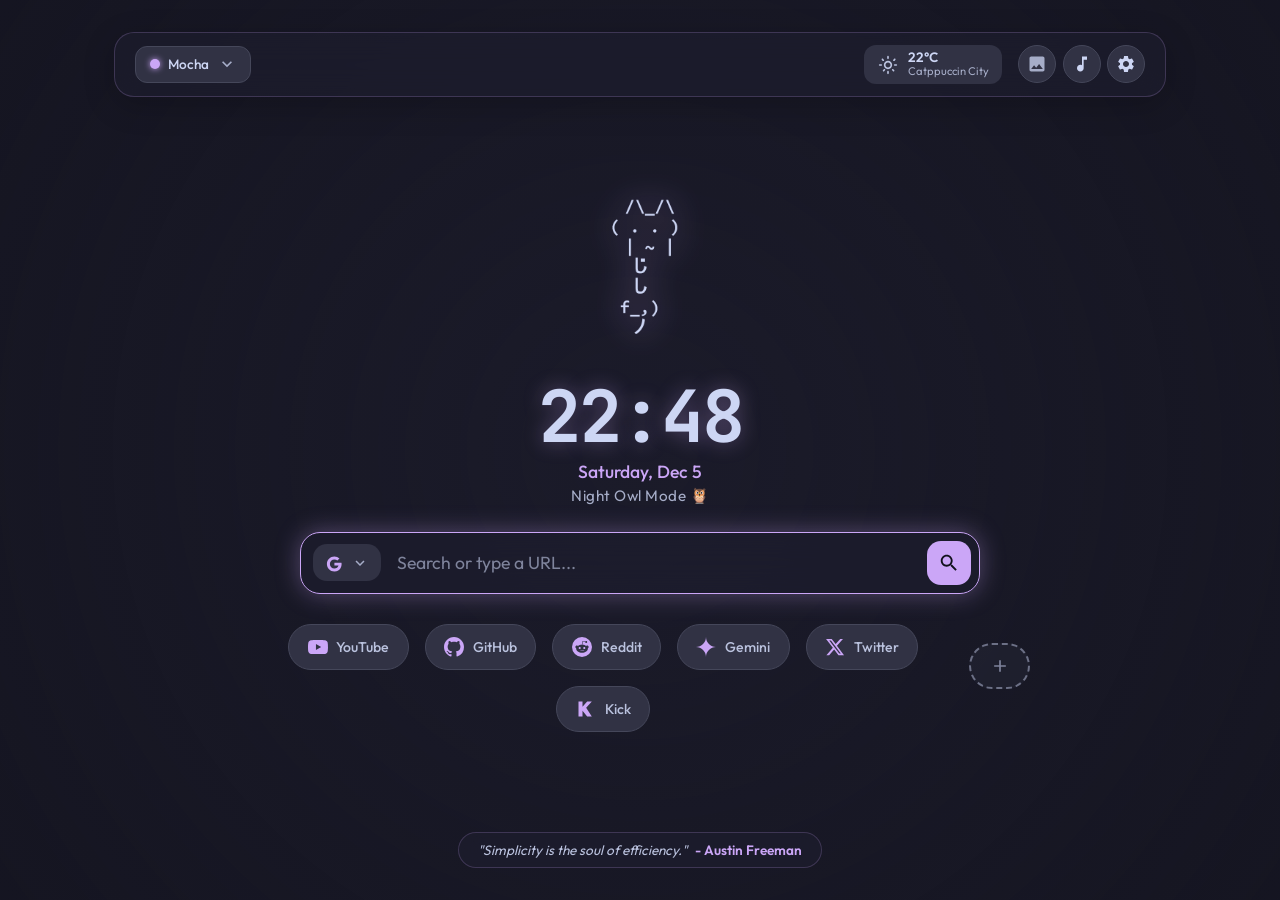
==== commit 710d384a: "Restore exact v1.6.0 Zei Cat PNG picture asset" ====
--- a/index.html
+++ b/index.html
@@ -117,12 +117,9 @@
 
         <!-- Main Content Center -->
         <main class="main-content">
-            <!-- Zei's ASCII Cat -->
+            <!-- Zei's Cat Image -->
             <div class="ascii-cat-container" id="asciiCatContainer">
-                <pre class="cat-ascii">/\_/\
-( ˙ · ˙ )
-|  ~  |
-じしf_,)ノ</pre>
+                <img id="catImage" class="cat-image" alt="Zei Cat" src="animal_cat.png">
             </div>
 
             <!-- Bongo Cat SVG Animation -->
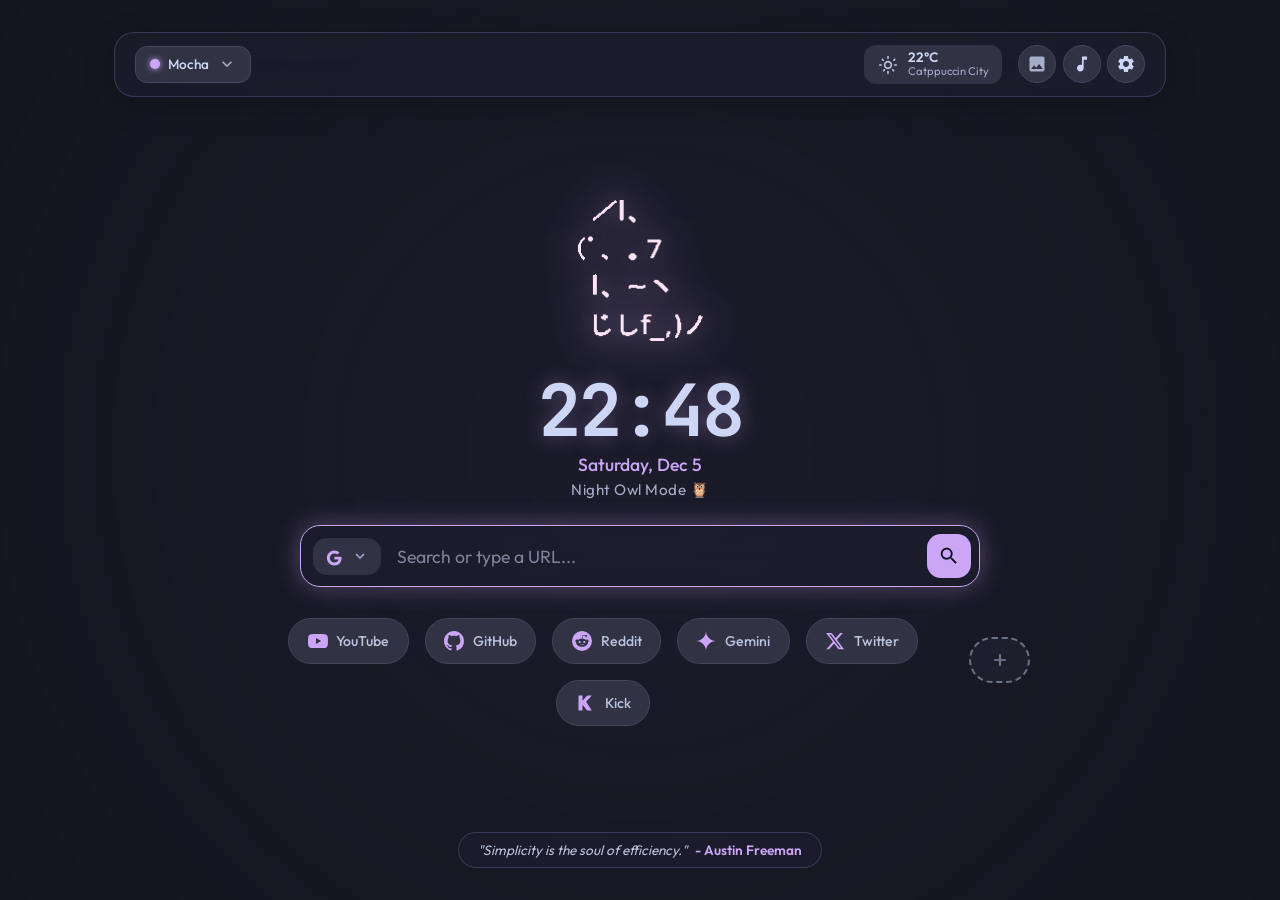
==== commit 94c1aa8c: "Fix particle background layering, resize default cat image to 125px, and add Hot Sakura theme" ====
--- a/index.html
+++ b/index.html
@@ -46,6 +46,7 @@
                         <div class="theme-option" data-flavor="dracula"><span class="dot dracula-dot"></span> Dracula Dark</div>
                         <div class="theme-option" data-flavor="nord"><span class="dot nord-dot"></span> Nordic Frost</div>
                         <div class="theme-option" data-flavor="sakura"><span class="dot sakura-dot"></span> Sakura Rose Gold</div>
+                        <div class="theme-option" data-flavor="hot-sakura"><span class="dot hot-sakura-dot"></span> Hot Sakura</div>
                         <div class="theme-option" data-flavor="toxic"><span class="dot toxic-dot"></span> Toxic Poison Green</div>
                         <div class="theme-option" data-flavor="midnight-lavender"><span class="dot lavender-dot"></span> Midnight Lavender</div>
                     </div>
@@ -352,6 +353,7 @@
                         <option value="dracula">Dracula Dark</option>
                         <option value="nord">Nordic Frost</option>
                         <option value="sakura">Sakura Rose Gold</option>
+                        <option value="hot-sakura">Hot Sakura</option>
                         <option value="toxic">Toxic Poison Green</option>
                         <option value="midnight-lavender">Midnight Lavender</option>
                     </select>
--- a/style.css
+++ b/style.css
@@ -376,6 +376,42 @@
     --accent-glow: rgba(244, 184, 228, 0.45);
 }
 
+/* Theme: Hot Sakura 🌺 */
+[data-theme="hot-sakura"] {
+    --cat-rosewater: #ffd9ec;
+    --cat-flamingo:  #ffb3d9;
+    --cat-pink:      #ff007f;
+    --cat-mauve:     #ff3399;
+    --cat-red:       #ff1744;
+    --cat-maroon:    #ff4081;
+    --cat-peach:     #ff6d00;
+    --cat-yellow:    #ffd600;
+    --cat-green:     #00e676;
+    --cat-teal:      #00e5ff;
+    --cat-sky:       #00b0ff;
+    --cat-sapphire:  #2979ff;
+    --cat-blue:      #3d5afe;
+    --cat-lavender:  #d580ff;
+    --cat-text:      #fff5fa;
+    --cat-subtext1:  #ffccfa;
+    --cat-subtext0:  #ff99f0;
+    --cat-overlay2:  #d670b8;
+    --cat-overlay1:  #b35398;
+    --cat-overlay0:  #903b77;
+    --cat-surface2:  #6c1c54;
+    --cat-surface1:  #4f103c;
+    --cat-surface0:  #340525;
+    --cat-base:      #1e0414;
+    --cat-mantle:    #16020e;
+    --cat-crust:     #0f0009;
+
+    --bg-glass: rgba(30, 4, 20, 0.82);
+    --bg-glass-card: rgba(79, 16, 60, 0.6);
+    --border-glass: rgba(255, 0, 127, 0.45);
+    --accent-glow: rgba(255, 0, 127, 0.55);
+}
+
+
 /* Theme: Toxic Poison */
 [data-theme="toxic"] {
     --cat-rosewater: #d7fcb0;
@@ -470,6 +506,7 @@
 }
 
 body {
+    position: relative;
     background-color: var(--cat-base);
     color: var(--cat-text);
     min-height: 100vh;
@@ -553,12 +590,13 @@
     left: 0;
     width: 100vw;
     height: 100vh;
-    z-index: -1;
+    z-index: 1;
     pointer-events: none;
     transition: opacity 0.5s ease;
 }
 
 .app-container {
+    position: relative;
     width: 100%;
     max-width: 1100px;
     min-height: 100vh;
@@ -567,7 +605,7 @@
     flex-direction: column;
     justify-content: space-between;
     align-items: center;
-    z-index: 1;
+    z-index: 2;
 }
 
 /* ==========================================
@@ -945,6 +983,7 @@
 .dracula-dot { background: #bd93f9; }
 .nord-dot { background: #88c0d0; }
 .sakura-dot { background: #f4b8e4; }
+.hot-sakura-dot { background: #ff007f; }
 .toxic-dot { background: #39ff14; }
 .lavender-dot { background: #ddb6f2; }
 
@@ -1012,7 +1051,7 @@
     color: var(--cat-mauve);
 }
 
-/* Zei Cat ASCII Art & Companion Styling */
+/* Zei Cat Image & Companion Styling */
 .ascii-cat-container {
     display: flex;
     justify-content: center;
@@ -1020,34 +1059,12 @@
     padding: 0.8rem 0 0.3rem 0;
     cursor: pointer;
     min-height: 140px;
-}
-
-.cat-ascii {
-    font-family: 'JetBrains Mono', 'Fira Code', 'Courier New', monospace;
-    font-size: 1.6rem;
-    line-height: 1.35;
-    color: var(--cat-text);
-    text-align: center;
-    margin: 0;
-    padding: 0;
-    text-shadow:
-        0 0 12px var(--accent-glow),
-        0 0 30px var(--cat-mauve);
-    filter: drop-shadow(0 0 15px var(--accent-glow));
-    animation: catFloat 3.5s ease-in-out infinite alternate;
-    transition: transform 0.25s ease;
-    user-select: none;
-}
-
-.ascii-cat-container:hover .cat-ascii {
-    transform: scale(1.06);
 }
 
 .cat-image {
     display: block;
-    width: 220px;
+    width: 125px;
     height: auto;
-    max-height: 180px;
     object-fit: contain;
     filter: drop-shadow(0 0 10px var(--accent-glow)) drop-shadow(0 0 25px var(--cat-mauve));
     animation: catFloat 3.5s ease-in-out infinite alternate;
@@ -1107,34 +1124,11 @@
     margin: auto 0;
 }
 
-/* Zei's Exact ASCII Cat */
-.ascii-cat-container {
-    display: flex;
-    justify-content: center;
-    align-items: center;
-    margin-bottom: 0.5rem;
-}
-
-.cat-image {
-    width: 220px;
-    height: auto;
-    background: transparent;
-    filter: drop-shadow(0 0 16px var(--cat-mauve));
-    user-select: none;
-    cursor: pointer;
-    transition: transform 0.3s ease, filter 0.3s ease;
-}
-
 .cat-image.animal-giraffe { width: 150px; }
 .cat-image.animal-panda { width: 170px; }
 .cat-image.animal-fox { width: 160px; }
 .cat-image.animal-dog { width: 150px; }
 .cat-image.animal-whale { width: 160px; }
-
-.cat-image:hover {
-    transform: scale(1.05);
-    filter: drop-shadow(0 0 25px rgba(255, 255, 255, 0.7));
-}
 
 /* Bongo Cat SVG Container */
 .bongo-container {
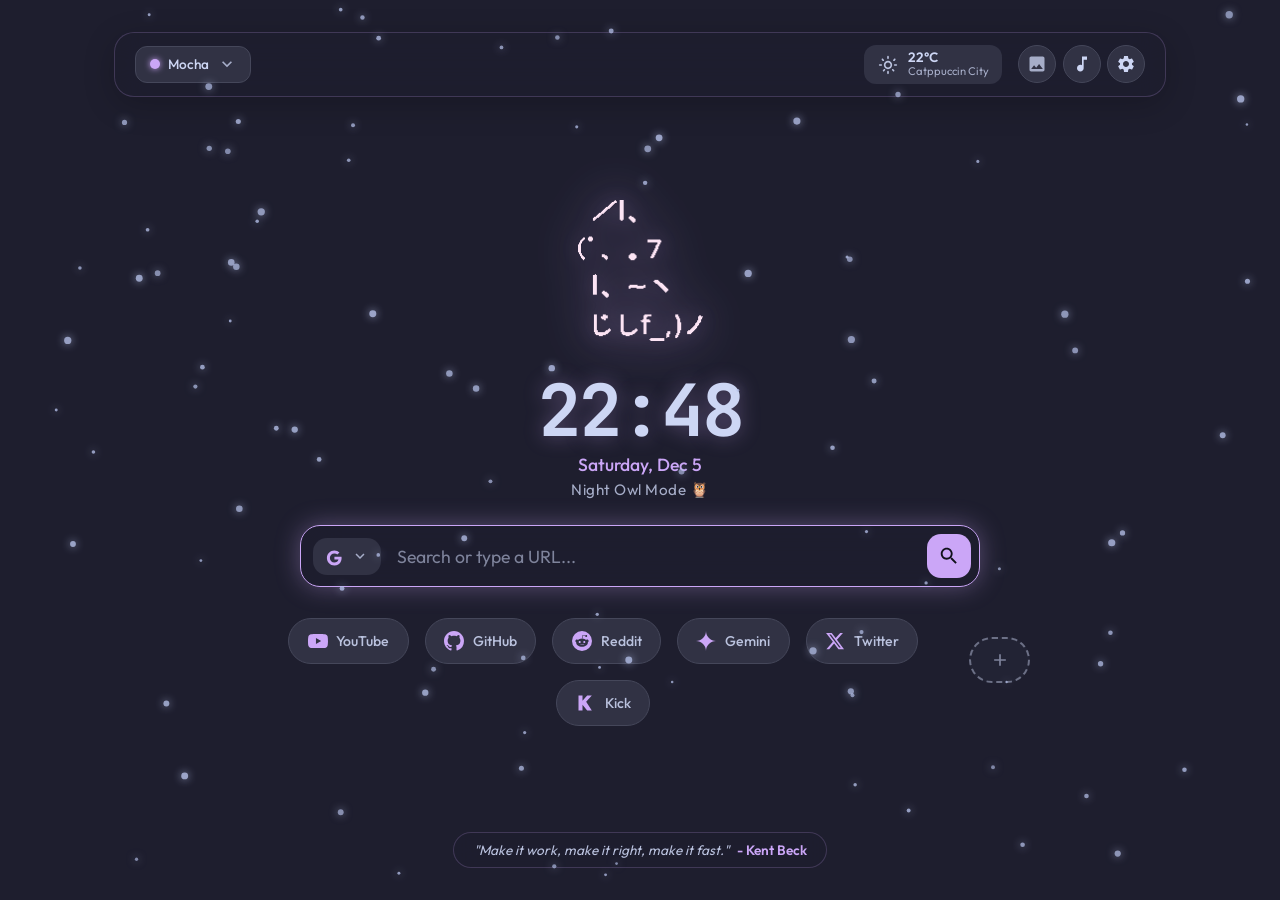
==== commit 733432cc: "Add background particles toggle switch in Settings panel and save preferences" ====
--- a/index.html
+++ b/index.html
@@ -46,7 +46,7 @@
                         <div class="theme-option" data-flavor="dracula"><span class="dot dracula-dot"></span> Dracula Dark</div>
                         <div class="theme-option" data-flavor="nord"><span class="dot nord-dot"></span> Nordic Frost</div>
                         <div class="theme-option" data-flavor="sakura"><span class="dot sakura-dot"></span> Sakura Rose Gold</div>
-                        <div class="theme-option" data-flavor="hot-sakura"><span class="dot hot-sakura-dot"></span> Hot Sakura</div>
+                        <div class="theme-option" data-flavor="hot-pink"><span class="dot hot-pink-dot"></span> Hot Pink</div>
                         <div class="theme-option" data-flavor="toxic"><span class="dot toxic-dot"></span> Toxic Poison Green</div>
                         <div class="theme-option" data-flavor="midnight-lavender"><span class="dot lavender-dot"></span> Midnight Lavender</div>
                     </div>
@@ -325,6 +325,7 @@
                     </div>
                     <select id="settingCompanion" class="setting-select">
                         <option value="cat">Zei's Cat</option>
+                        <option value="bongo">Bongo Cat (Interactive)</option>
                         <option value="giraffe">Giraffe</option>
                         <option value="panda">Pixel Panda</option>
                         <option value="dog">Line-Art Dog</option>
@@ -353,7 +354,7 @@
                         <option value="dracula">Dracula Dark</option>
                         <option value="nord">Nordic Frost</option>
                         <option value="sakura">Sakura Rose Gold</option>
-                        <option value="hot-sakura">Hot Sakura</option>
+                        <option value="hot-pink">Hot Pink</option>
                         <option value="toxic">Toxic Poison Green</option>
                         <option value="midnight-lavender">Midnight Lavender</option>
                     </select>
@@ -423,6 +424,18 @@
                     </label>
                 </div>
 
+                <!-- Particles Toggle -->
+                <div class="setting-card">
+                    <div class="setting-card-left">
+                        <span class="setting-card-label">Star Sparkle Particles</span>
+                        <span class="setting-card-desc">Show floating background particles</span>
+                    </div>
+                    <label class="switch-toggle">
+                        <input type="checkbox" id="settingParticlesToggle">
+                        <span class="slider"></span>
+                    </label>
+                </div>
+
                 <!-- Weather Location -->
                 <div class="setting-card setting-card--full">
                     <div class="setting-card-header">
--- a/style.css
+++ b/style.css
@@ -350,34 +350,43 @@
     --accent-glow: rgba(136, 192, 208, 0.45);
 }
 
-/* Theme: Sakura Rose Gold 🌸 */
+/* Theme: Sakura Cherry Blossom 🌸 */
 [data-theme="sakura"] {
-    --cat-rosewater: #f2cdcd;
-    --cat-mauve:     #f4b8e4;
-    --cat-red:       #e8a2af;
-    --cat-peach:     #f5a97f;
-    --cat-yellow:    #f9e2af;
-    --cat-green:     #a6da95;
-    --cat-teal:      #8bd5ca;
-    --cat-sky:       #91d7e3;
-    --cat-text:      #fff0f5;
-    --cat-subtext1:  #e6c8da;
-    --cat-subtext0:  #c29bb3;
-    --cat-surface2:  #4f2b45;
-    --cat-surface1:  #3d2135;
-    --cat-surface0:  #2e1828;
-    --cat-base:      #23121e;
-    --cat-mantle:    #1b0d17;
-    --cat-crust:     #140810;
-
-    --bg-glass: rgba(35, 18, 30, 0.88);
-    --bg-glass-card: rgba(61, 33, 53, 0.65);
-    --border-glass: rgba(244, 184, 228, 0.35);
-    --accent-glow: rgba(244, 184, 228, 0.45);
-}
-
-/* Theme: Hot Sakura 🌺 */
-[data-theme="hot-sakura"] {
+    --cat-rosewater: #ffe5ec;
+    --cat-flamingo:  #ffb3c1;
+    --cat-pink:      #ff85a1;
+    --cat-mauve:     #ff758f;
+    --cat-red:       #c9184a;
+    --cat-maroon:    #ff5c8a;
+    --cat-peach:     #ff7b00;
+    --cat-yellow:    #e5c158;
+    --cat-green:     #70e000;
+    --cat-teal:      #00c49f;
+    --cat-sky:       #4ea8de;
+    --cat-sapphire:  #3a0ca3;
+    --cat-blue:      #4361ee;
+    --cat-lavender:  #ff85a1;
+    --cat-text:      #ffe5ec;
+    --cat-subtext1:  #ffb3c1;
+    --cat-subtext0:  #ff85a1;
+    --cat-overlay2:  #800f2f;
+    --cat-overlay1:  #5c0d24;
+    --cat-overlay0:  #400818;
+    --cat-surface2:  #4a152d;
+    --cat-surface1:  #380f21;
+    --cat-surface0:  #290818;
+    --cat-base:      #220e1a;
+    --cat-mantle:    #1b0a14;
+    --cat-crust:     #14050d;
+
+    --bg-glass: rgba(34, 14, 26, 0.88);
+    --bg-glass-card: rgba(56, 15, 33, 0.65);
+    --border-glass: rgba(255, 117, 143, 0.35);
+    --accent-glow: rgba(255, 117, 143, 0.45);
+}
+
+/* Theme: Hot Pink 🌺 */
+[data-theme="hot-pink"] {
     --cat-rosewater: #ffd9ec;
     --cat-flamingo:  #ffb3d9;
     --cat-pink:      #ff007f;
@@ -528,7 +537,7 @@
     background-size: cover;
     background-position: center;
     background-repeat: no-repeat;
-    z-index: -3;
+    z-index: 1;
     opacity: 0.9;
     transition: opacity 0.5s ease;
 }
@@ -540,7 +549,7 @@
     width: 100vw;
     height: 100vh;
     object-fit: cover;
-    z-index: -4;
+    z-index: 1;
     opacity: 0.9;
     transition: opacity 0.5s ease;
 }
@@ -554,7 +563,7 @@
     min-width: 177.77vh;
     min-height: 56.25vw;
     transform: translate(-50%, -50%);
-    z-index: -4;
+    z-index: 1;
     pointer-events: none;
     opacity: 0.9;
     transition: opacity 0.5s ease;
@@ -562,9 +571,11 @@
 
 body:not(.has-bg-image) .bg-wallpaper,
 body:not(.has-bg-image) .bg-video,
-body:not(.has-bg-image) .bg-youtube {
+body:not(.has-bg-image) .bg-youtube,
+body:not(.has-bg-image) .bg-overlay {
     opacity: 0 !important;
     pointer-events: none;
+    transition: opacity 0.5s ease;
 }
 
 /* Translucent Overlay - lets video & image shine through clearly */
@@ -575,8 +586,9 @@
     width: 100vw;
     height: 100vh;
     background: radial-gradient(circle at center, rgba(17, 17, 27, 0.2) 0%, rgba(17, 17, 27, 0.65) 100%);
-    z-index: -2;
+    z-index: 2;
     pointer-events: none;
+    transition: opacity 0.5s ease;
 }
 
 body[data-theme="latte"] .bg-overlay {
@@ -590,9 +602,16 @@
     left: 0;
     width: 100vw;
     height: 100vh;
-    z-index: 1;
+    z-index: 9999;
     pointer-events: none;
-    transition: opacity 0.5s ease;
+    opacity: 1 !important;
+    display: block !important;
+}
+
+body.particles-disabled #bgCanvas {
+    display: none !important;
+    opacity: 0 !important;
+    visibility: hidden !important;
 }
 
 .app-container {
@@ -605,7 +624,7 @@
     flex-direction: column;
     justify-content: space-between;
     align-items: center;
-    z-index: 2;
+    z-index: 10;
 }
 
 /* ==========================================
@@ -983,7 +1002,7 @@
 .dracula-dot { background: #bd93f9; }
 .nord-dot { background: #88c0d0; }
 .sakura-dot { background: #f4b8e4; }
-.hot-sakura-dot { background: #ff007f; }
+.hot-pink-dot { background: #ff007f; }
 .toxic-dot { background: #39ff14; }
 .lavender-dot { background: #ddb6f2; }
 
